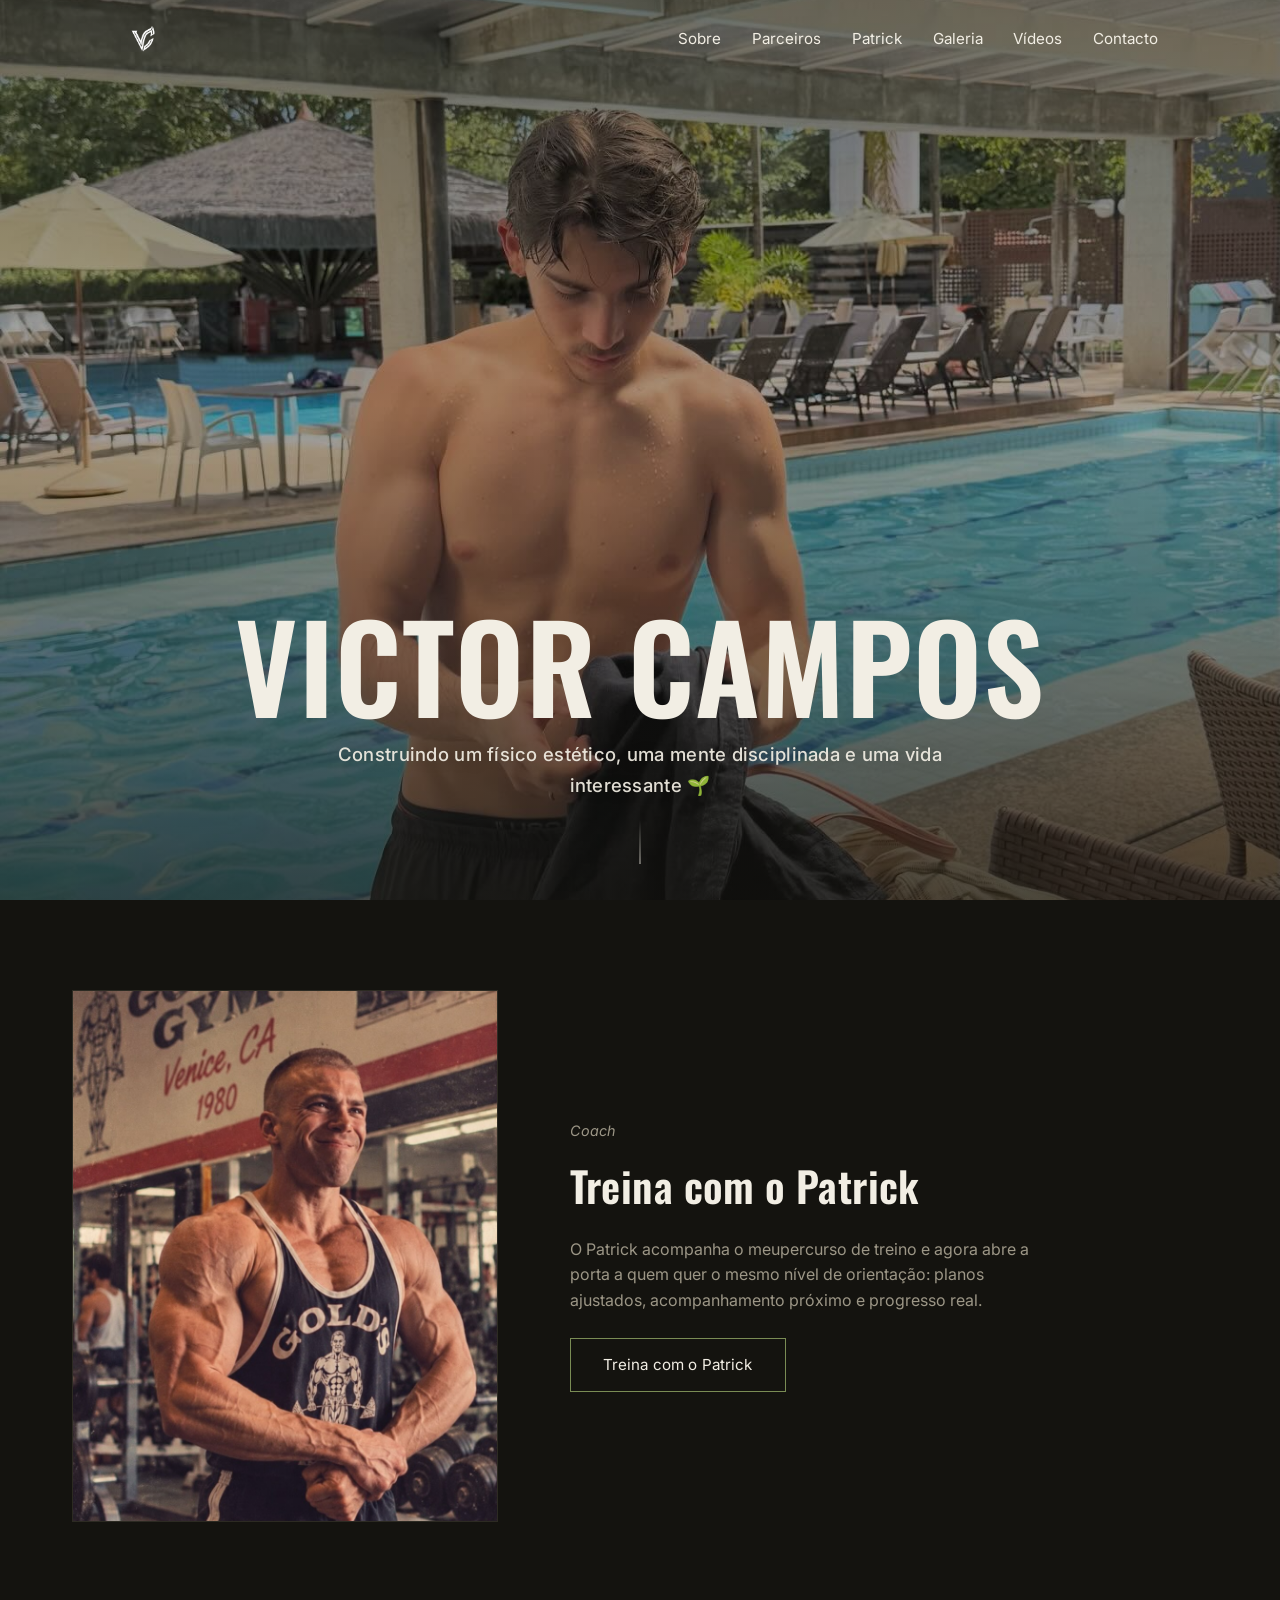
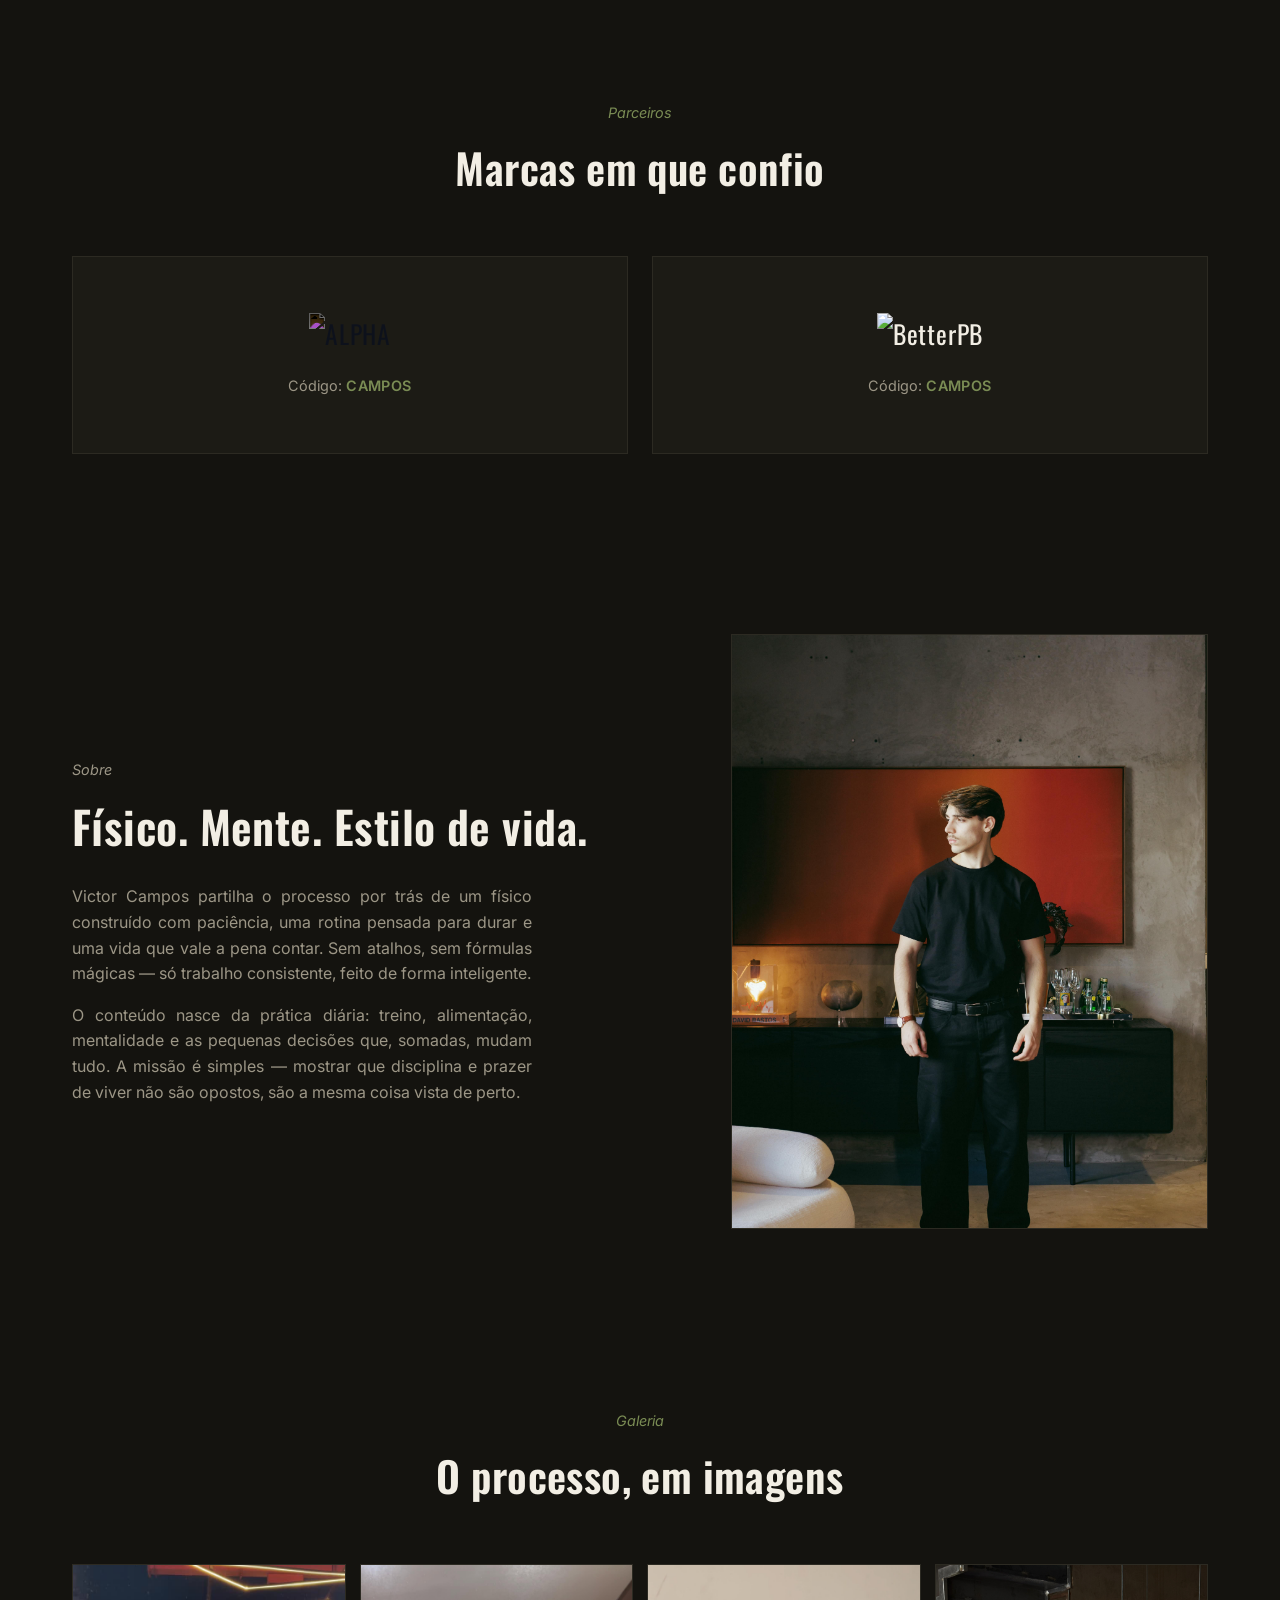
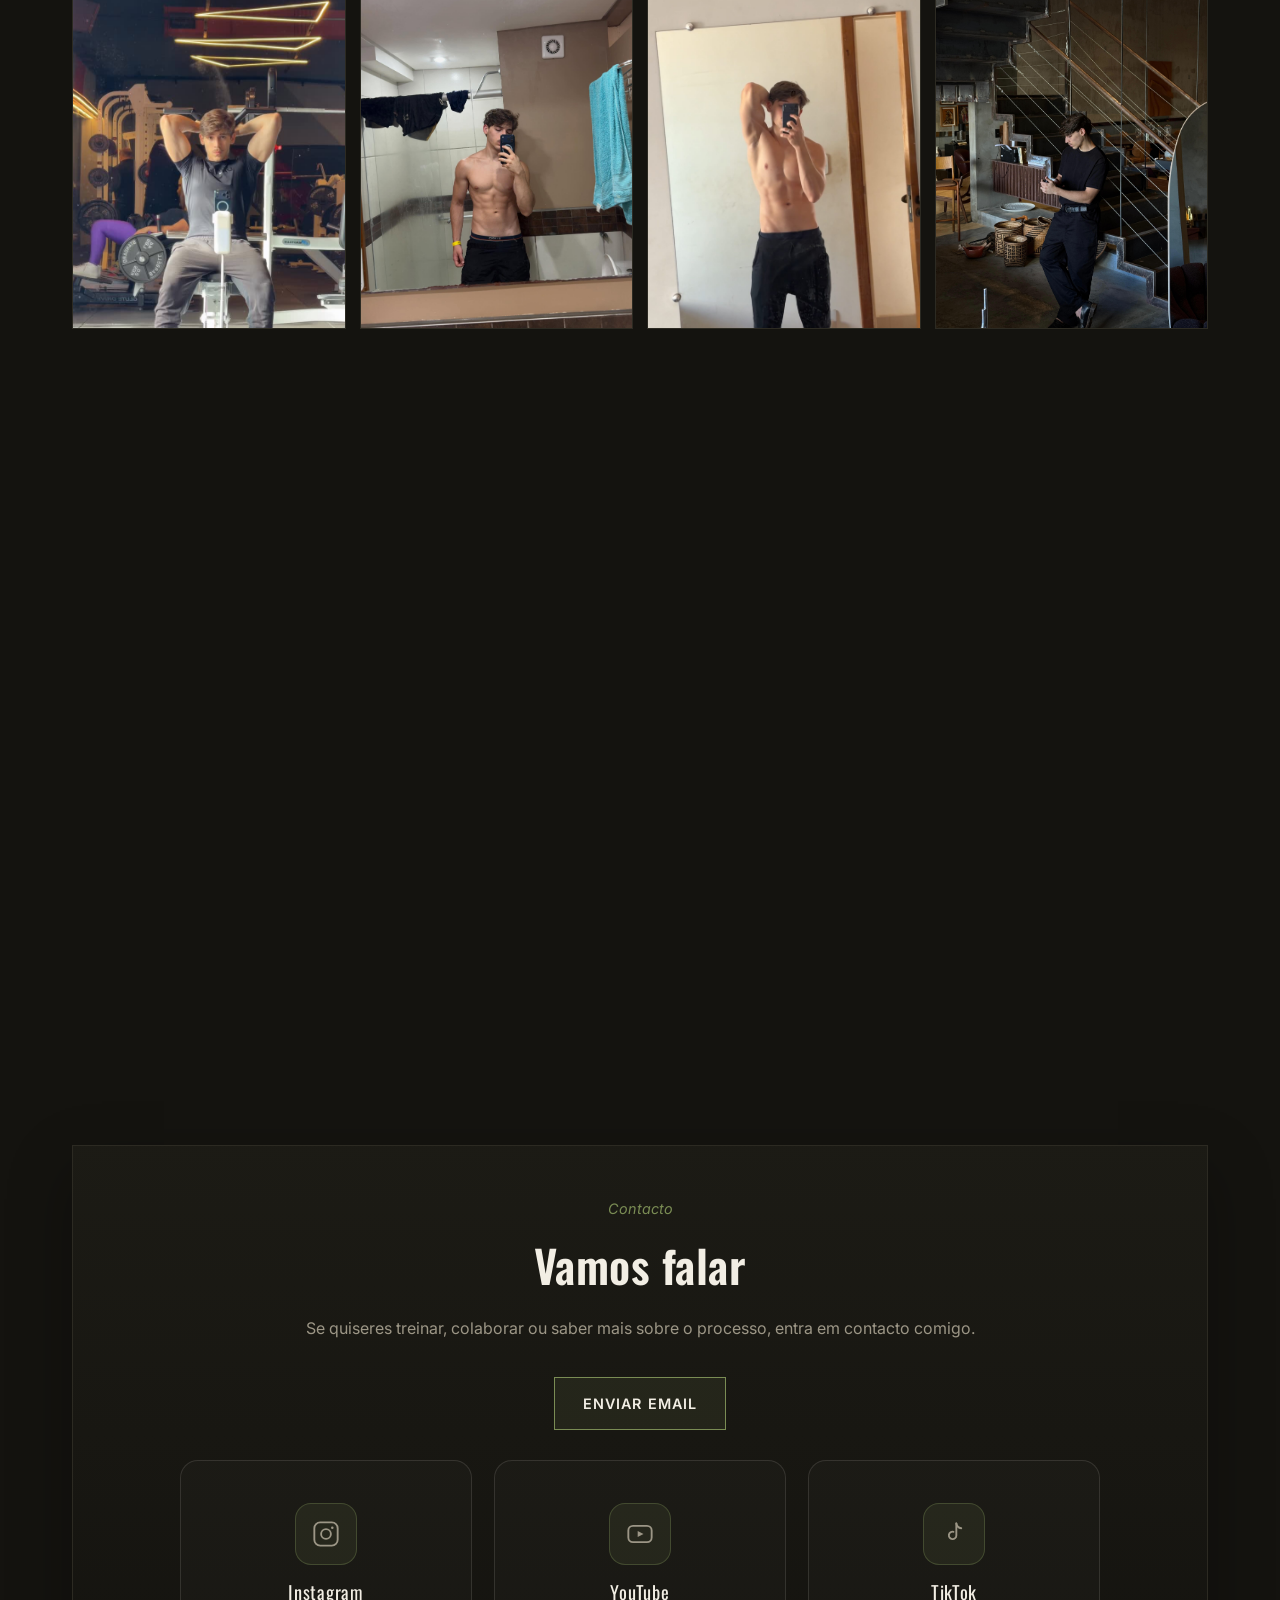
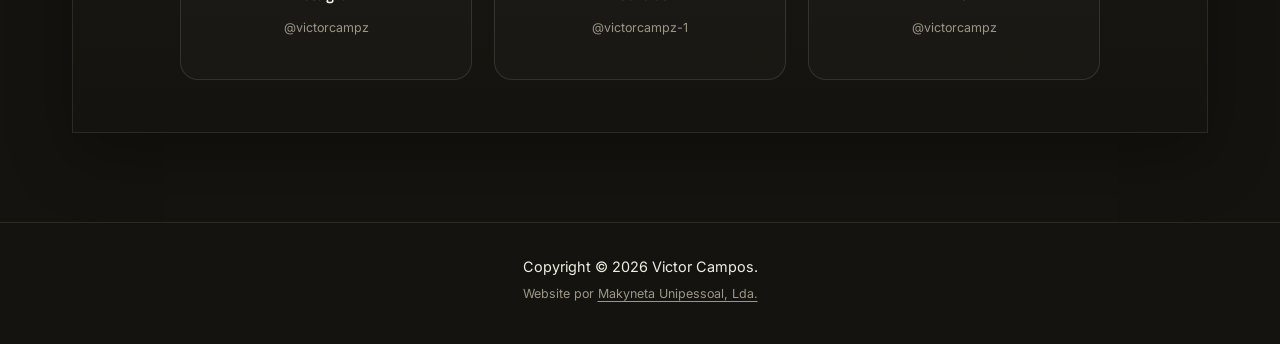
==== index.html @ 9169a31f "Update index.html." ====
<!DOCTYPE html>
<html lang="pt-PT">
<head>
<meta charset="UTF-8">
<meta name="viewport" content="width=device-width, initial-scale=1.0">
<title>Victor Campos — Físico, Disciplina, Vida</title>
<meta name="description" content="Victor Campos. Construindo um físico estético, uma mente disciplinada e uma vida interessante.">

<!-- Open Graph -->
<meta property="og:title" content="Victor Campos">
<meta property="og:description" content="Construindo um físico estético, uma mente disciplinada e uma vida interessante.">
<meta property="og:type" content="website">
<meta property="og:image" content="assets/og-image.jpg">

<link rel="icon" type="image/svg+xml" href="favicon.ico">

<link rel="preconnect" href="https://fonts.googleapis.com">
<link rel="preconnect" href="https://fonts.gstatic.com" crossorigin>
<link href="https://fonts.googleapis.com/css2?family=Oswald:wght@500;600;700&family=Inter:wght@400;500;600&display=swap" rel="stylesheet">

<link rel="stylesheet" href="assets/styles/main.css">
</head>
<body>

<!-- ===== HEADER / NAVBAR ===== -->
<header class="site-header" id="site-header">
  <div class="header-inner">
    <a href="#top" class="logo" aria-label="Victor Campos, início">
      <img class="logo-mark logo-image" src="assets/images/ui/header.png" alt="Victor Campos">
    </a>

    <button class="nav-toggle" id="nav-toggle" aria-label="Abrir menu" aria-expanded="false" aria-controls="primary-nav">
      <span></span><span></span><span></span>
    </button>

    <div class="nav-overlay" id="nav-overlay" aria-hidden="true"></div>

    <nav class="primary-nav" id="primary-nav" aria-label="Menu principal">
      <button class="nav-close" id="nav-close" aria-label="Fechar menu">Fechar</button>
      <ul>
        <li><a href="#sobre" class="nav-link">Sobre</a></li>
        <li><a href="#parceiros" class="nav-link">Parceiros</a></li>
        <li><a href="#coach" class="nav-link">Patrick</a></li>
        <li><a href="#galeria" class="nav-link">Galeria</a></li>
        <li><a href="#videos" class="nav-link">Vídeos</a></li>
        <li><a href="#contacto" class="nav-link">Contacto</a></li>
      </ul>
    </nav>
  </div>
</header>

<main id="top">

  <!-- ===== HERO ===== -->
  <section class="hero" id="hero">
    <div class="hero-media" aria-hidden="true"></div>
    <div class="hero-grain" aria-hidden="true"></div>
    <div class="hero-overlay" aria-hidden="true"></div>
    <div class="hero-content">
      <h1 class="hero-name"><span class="hero-bar" aria-hidden="true"></span>VICTOR CAMPOS</h1>
      <p class="hero-tagline">Construindo um físico estético, uma mente disciplinada e uma vida interessante 🌱</p>
    </div>
    <a href="#sobre" class="scroll-indicator" aria-label="Descer para a secção Sobre">
      <span class="scroll-line"></span>
    </a>
  </section>

  <!-- ===== TREINA COM O PATRICK ===== -->
  <section class="coach" id="coach">
    <div class="coach-card reveal">
      <img class="coach-photo" role="img" aria-label="Fotografia do coach Patrick" src="assets/images/patrick/800604242_17964898830168858_5580241775124752760_n.webp" alt="Fotografia do coach Patrick">
      <div class="coach-text">
        <p class="eyebrow-plain">Coach</p>
        <h2>Treina com o Patrick</h2>
        <p>O Patrick acompanha o meupercurso de treino e agora abre a porta a quem quer o mesmo nível de orientação: planos ajustados, acompanhamento próximo e progresso real.</p>
        <a class="btn-cta" href="https://site-five-lilac-58.vercel.app/" target="_blank" rel="noopener">Treina com o Patrick</a>
      </div>
    </div>
  </section>

  <!-- ===== PARCEIROS ===== -->
  <section class="partners" id="parceiros">
    <div class="section-head reveal">
      <p class="eyebrow-plain">Parceiros</p>
      <h2>Marcas em que confio</h2>
    </div>

    <div class="partners-grid reveal">
      <a class="partner-card" href="https://usealphaco.com.br/discount/campos" target="_blank" rel="noopener">
        <div class="partner-logo">
          <img src="https://usealphaco.com.br/cdn/shop/files/pack_rgb_logo_alpha_co_alpha_pos.png?height=30&v=1761105945" alt="ALPHA" loading="lazy" style="filter: invert(1);">
        </div>
        <p class="partner-code">Código: <strong>CAMPOS</strong></p>
      </a>

      <a class="partner-card" href="https://betterpb.com.br/" target="_blank" rel="noopener">
        <div class="partner-logo">
          <img src="https://betterpb.com.br/cdn/shop/files/logotipo-better-pb_contorno_82cb6a26-4eb0-4c9a-80c3-17c65d3105b7.png?height=30&v=1761105945" alt="BetterPB" loading="lazy">
        </div>
        <p class="partner-code">Código: <strong>CAMPOS</strong></p>
      </a>
    </div>
  </section>

  <!-- ===== SOBRE ===== -->
  <section class="about" id="sobre">
    <div class="about-inner reveal">
      <div class="about-text">
        <p class="eyebrow-plain">Sobre</p>
        <h2>Físico. Mente. Estilo de vida.</h2>
        <p style="text-align: justify;">Victor Campos partilha o processo por trás de um físico construído com paciência, uma rotina pensada para durar e uma vida que vale a pena contar. Sem atalhos, sem fórmulas mágicas — só trabalho consistente, feito de forma inteligente.</p>
        <p style="text-align: justify;">O conteúdo nasce da prática diária: treino, alimentação, mentalidade e as pequenas decisões que, somadas, mudam tudo. A missão é simples — mostrar que disciplina e prazer de viver não são opostos, são a mesma coisa vista de perto.</p>
      </div>
      <div class="about-photo">
        <img class="photo-frame" role="img" aria-label="Fotografia de Victor Campos" src="assets/images/victor/693158879_17946266796187614_2550093943754054149_n.webp" alt="Fotografia de Victor Campos">
      </div>
    </div>
  </section>

  <!-- ===== GALERIA ===== -->
  <section class="gallery" id="galeria">
    <div class="section-head reveal">
      <p class="eyebrow-plain">Galeria</p>
      <h2>O processo, em imagens</h2>
    </div>
    <div class="gallery-grid reveal">
      <img class="gallery-item" role="img" aria-label="Fotografia do percurso de Victor Campos" src="assets/images/victor/631549980_1213685930743520_3973340338984521647_n.webp" alt="Fotografia do percurso de Victor Campos">
      <img class="gallery-item" role="img" aria-label="Fotografia do percurso de Victor Campos" src="assets/images/victor/648326059_17936842254187614_5756661058026937741_n.webp" alt="Fotografia do percurso de Victor Campos">
      <img class="gallery-item" role="img" aria-label="Fotografia do percurso de Victor Campos" src="assets/images/victor/778172657_17962107996187614_5346734258386465282_n.webp" alt="Fotografia do percurso de Victor Campos">
      <img class="gallery-item" role="img" aria-label="Fotografia do percurso de Victor Campos" src="assets/images/victor/693682799_17946266754187614_1800373830423857347_n.webp" alt="Fotografia do percurso de Victor Campos">
    </div>
  </section>

  <!-- ===== VÍDEOS ===== -->
  <section class="videos" id="videos">
    <div class="section-head reveal">
      <p class="eyebrow-plain">Vídeos</p>
      <h2>Últimos vídeos</h2>
    </div>
    <div class="video-grid reveal" id="youtube-videos" aria-live="polite"></div>
  </section>

  <!-- ===== CONTACTO / REDES SOCIAIS ===== -->
  <section class="contact" id="contacto">
    <div class="contact-inner reveal">
      <div class="contact-header">
        <p class="eyebrow-plain">Contacto</p>
        <h2>Vamos falar</h2>
        <p>Se quiseres treinar, colaborar ou saber mais sobre o processo, entra em contacto comigo.</p>
      </div>

      <div class="contact-actions">
        <a class="contact-cta" href="mailto:comercial.victorcampos@gmail.com">Enviar email</a>
      </div>

      <div class="social-list">
        <a href="https://www.instagram.com/victorcampz" target="_blank" rel="noopener" class="social-link" aria-label="Instagram de Victor Campos">
          <span class="social-icon-wrap">
            <svg class="social-icon" viewBox="0 0 24 24" fill="none" xmlns="http://www.w3.org/2000/svg"><rect x="2" y="2" width="20" height="20" rx="5" stroke="currentColor" stroke-width="1.6"/><circle cx="12" cy="12" r="4.2" stroke="currentColor" stroke-width="1.6"/><circle cx="17.4" cy="6.6" r="1.1" fill="currentColor"/></svg>
          </span>
          <span class="social-label">Instagram</span>
          <span class="social-meta">@victorcampz</span>
        </a>

        <a href="https://www.youtube.com/@victorcampz-1" target="_blank" rel="noopener" class="social-link" aria-label="YouTube de Victor Campos">
          <span class="social-icon-wrap">
            <svg class="social-icon" viewBox="0 0 24 24" fill="none" xmlns="http://www.w3.org/2000/svg"><rect x="2" y="5" width="20" height="14" rx="4" stroke="currentColor" stroke-width="1.6"/><path d="M10 9.5L15 12L10 14.5V9.5Z" fill="currentColor"/></svg>
          </span>
          <span class="social-label">YouTube</span>
          <span class="social-meta">@victorcampz-1</span>
        </a>

        <a href="https://www.tiktok.com/@victorcampz" target="_blank" rel="noopener" class="social-link" aria-label="TikTok de Victor Campos">
          <span class="social-icon-wrap">
            <svg class="social-icon" viewBox="0 0 24 24" fill="none" xmlns="http://www.w3.org/2000/svg"><path d="M14 3v10.2a3.2 3.2 0 1 1-2.4-3.1" stroke="currentColor" stroke-width="1.6" stroke-linecap="round"/><path d="M14 3c.4 2.2 2 3.8 4.2 4.1" stroke="currentColor" stroke-width="1.6" stroke-linecap="round"/></svg>
          </span>
          <span class="social-label">TikTok</span>
          <span class="social-meta">@victorcampz</span>
        </a>
      </div>
    </div>
  </section>

</main>

<!-- ===== FOOTER ===== -->
<footer class="site-footer">
  <p class="footer-copy">Copyright © <span id="year"></span> Victor Campos.</p>
  <p class="footer-credit">Website por <a href="https://makyneta.github.io" target="_blank" rel="noopener">Makyneta Unipessoal, Lda.</a></p>
</footer>

<script src="assets/scripts/main.js"></script>
</body>
</html>
---- assets/styles/main.css ----
/* =========================================================
   VICTOR CAMPOS — Design tokens
   Base: antracite quente · Texto: off-white
   Destaque: verde-oliva escuro
   Display: Oswald · Corpo: Inter
   ========================================================= */

:root{
  --anthracite: #14130F;
  --anthracite-soft: #1C1B15;
  --anthracite-line: #2C2A22;
  --off-white: #F2EEE4;
  --muted: #9C9686;
  --olive: #566439;
  --olive-bright: #7A8C54;

  --font-display: "Oswald", sans-serif;
  --font-body: "Inter", sans-serif;

  --container: 1180px;
  --gutter: clamp(24px, 6vw, 72px);

  --ease: cubic-bezier(.22,.61,.36,1);
}

*, *::before, *::after{ box-sizing: border-box; }

html{
  scroll-behavior: smooth;
}

@media (prefers-reduced-motion: reduce){
  html{ scroll-behavior: auto; }
  *{ animation-duration: .001ms !important; transition-duration: .001ms !important; }
}

body{
  margin: 0;
  background: var(--anthracite);
  color: var(--off-white);
  font-family: var(--font-body);
  font-size: 16px;
  line-height: 1.6;
  -webkit-font-smoothing: antialiased;
}

body.menu-open{
  overflow: hidden;
}

img{ max-width: 100%; display: block; }

a{ color: inherit; text-decoration: none; }

h1, h2, h3{
  font-family: var(--font-display);
  font-weight: 600;
  letter-spacing: 0.01em;
  margin: 0;
}

p{ margin: 0 0 1em; color: var(--off-white); }

section{
  padding: clamp(56px, 7vw, 96px) var(--gutter);
}

section + section{
  margin-top: 0;
}

a:focus-visible,
button:focus-visible{
  outline: 2px solid var(--olive-bright);
  outline-offset: 3px;
}

.eyebrow-plain{
  font-family: var(--font-body);
  font-size: 0.9rem;
  color: var(--olive-bright);
  margin: 0 0 10px;
  font-style: italic;
}

.section-head{
  max-width: 640px;
  margin: 0 auto 56px;
  text-align: center;
}

.section-head h2{ font-size: clamp(1.8rem, 3.4vw, 2.6rem); }

/* ---------- Reveal on scroll (single subtle treatment) ---------- */
.reveal{
  opacity: 0;
  transform: translateY(18px);
  transition: opacity .8s var(--ease), transform .8s var(--ease);
}
.reveal.is-visible{
  opacity: 1;
  transform: translateY(0);
}

/* =========================================================
   HEADER
   ========================================================= */
.site-header{
  position: fixed;
  top: 0; left: 0; right: 0;
  z-index: 100;
  background: transparent;
  transition: background .4s var(--ease), border-color .4s var(--ease);
  border-bottom: 1px solid transparent;
}

.site-header.is-scrolled{
  background: rgba(20, 19, 15, 0.92);
  backdrop-filter: blur(6px);
  border-bottom-color: var(--anthracite-line);
}

.header-inner{
  max-width: var(--container);
  margin: 0 auto;
  padding: 18px var(--gutter);
  display: flex;
  align-items: center;
  justify-content: space-between;
}

.logo{ display: inline-flex; align-items: center; }

.logo-mark{
  font-family: var(--font-display);
  font-size: 1.4rem;
  letter-spacing: 0.04em;
  color: var(--off-white);
  border: 1px solid var(--anthracite-line);
  padding: 6px 12px;
}

.logo-image{
  display: block;
  max-height: 42px;
  width: auto;
  padding: 0;
  border: none;
  object-fit: contain;
}

.primary-nav ul{
  list-style: none;
  display: flex;
  gap: clamp(16px, 2.4vw, 40px);
  margin: 0;
  padding: 0;
}

.nav-link{
  font-size: 0.95rem;
  color: var(--off-white);
  position: relative;
  padding-bottom: 4px;
}

.nav-link::after{
  content: "";
  position: absolute;
  left: 0; bottom: 0;
  width: 0;
  height: 1px;
  background: var(--olive-bright);
  transition: width .3s var(--ease);
}

.nav-link:hover::after{ width: 100%; }

.nav-toggle{
  display: none;
  flex-direction: column;
  justify-content: center;
  gap: 5px;
  width: 32px;
  height: 32px;
  background: none;
  border: none;
  cursor: pointer;
  padding: 0;
}

.nav-toggle span{
  display: block;
  height: 2px;
  width: 100%;
  background: var(--off-white);
  transition: transform .3s var(--ease), opacity .3s var(--ease);
}

.nav-toggle[aria-expanded="true"] span:nth-child(1){ transform: translateY(7px) rotate(45deg); }
.nav-toggle[aria-expanded="true"] span:nth-child(2){ opacity: 0; }
.nav-toggle[aria-expanded="true"] span:nth-child(3){ transform: translateY(-7px) rotate(-45deg); }

.nav-overlay{
  position: fixed;
  inset: 0;
  background: rgba(20, 19, 15, 0.6);
  backdrop-filter: blur(4px);
  opacity: 0;
  visibility: hidden;
  pointer-events: none;
  transition: opacity .3s var(--ease), visibility .3s var(--ease);
  z-index: 90;
}

.nav-overlay.is-visible{
  opacity: 1;
  visibility: visible;
  pointer-events: auto;
}

.nav-close{
  display: none;
}

/* =========================================================
   HERO
   ========================================================= */
.hero{
  position: relative;
  height: 100vh;
  min-height: 560px;
  display: flex;
  flex-direction: column;
  align-items: center;
  justify-content: flex-end;
  overflow: hidden;
  padding: clamp(24px, 5vw, 72px) var(--gutter) 80px;
  text-align: center;
}

.hero-media{
  position: absolute;
  inset: 0;
  background-image: url("../images/victor/649217854_17936842290187614_2417191829740460593_n..webp");
  background-size: cover;
  background-position: center;
  /* placeholder tonal fallback enquanto a foto real não é aplicada */
  background-color: #24261F;
}

@media (max-width: 720px){
  .hero-media{ background-image: url("../images/victor/649217854_17936842290187614_2417191829740460593_n..webp"); }
}

.hero-overlay{
  position: absolute;
  inset: 0;
  background: linear-gradient(180deg, rgba(20,19,15,.55) 0%, rgba(20,19,15,.35) 45%, rgba(20,19,15,.75) 100%);
}

.hero-content{
  position: relative;
  z-index: 2;
  max-width: 820px;
  margin-bottom: 18px;
}

.hero-name{
  font-size: clamp(3rem, 11vw, 7.5rem);
  line-height: 0.95;
  letter-spacing: 0.01em;
  color: var(--off-white);
}

.hero-tagline{
  margin: 18px auto 0;
  max-width: 640px;
  font-size: clamp(1rem, 1.45vw, 1.18rem);
  font-weight: 500;
  line-height: 1.7;
  letter-spacing: 0.015em;
  color: rgba(242, 238, 228, 0.96);
  opacity: .96;
  text-shadow: 0 2px 18px rgba(0, 0, 0, 0.28);
}

.scroll-indicator{
  position: absolute;
  bottom: 36px;
  left: 50%;
  transform: translateX(-50%);
  z-index: 2;
  width: 1px;
  height: 44px;
}

.scroll-line{
  display: block;
  width: 1px;
  height: 100%;
  background: linear-gradient(180deg, rgba(242,238,228,0) 0%, rgba(242,238,228,.8) 100%);
  animation: scrollpulse 2.4s ease-in-out infinite;
}

@keyframes scrollpulse{
  0%, 100%{ opacity: .4; }
  50%{ opacity: 1; }
}

/* =========================================================
   ABOUT
   ========================================================= */
.about-inner{
  max-width: var(--container);
  margin: 0 auto;
  display: grid;
  grid-template-columns: 1.1fr 0.9fr;
  gap: clamp(32px, 6vw, 80px);
  align-items: center;
}

.about-text h2{
  font-size: clamp(1.9rem, 3.6vw, 2.8rem);
  margin-bottom: 22px;
}

.about-text p{ color: var(--muted); max-width: 46ch; }
.about-text p:last-child{ margin-bottom: 0; }

.photo-frame{
  display: block;
  width: 100%;
  height: 100%;
  aspect-ratio: 4 / 5;
  object-fit: cover;
  background: linear-gradient(160deg, #24261F 0%, #17160F 100%);
  border: 1px solid var(--anthracite-line);
}

/* =========================================================
   PARTNERS
   ========================================================= */
.partners-grid{
  max-width: var(--container);
  margin: 0 auto;
  display: grid;
  grid-template-columns: repeat(2, 1fr);
  gap: 24px;
}

.partner-card{
  display: flex;
  flex-direction: column;
  align-items: center;
  justify-content: center;
  gap: 20px;
  padding: 56px 32px;
  border: 1px solid var(--anthracite-line);
  background: var(--anthracite-soft);
  transition: transform .35s var(--ease), border-color .35s var(--ease);
}

.partner-card:hover{
  transform: translateY(-4px);
  border-color: var(--olive);
}

.partner-logo{
  font-family: var(--font-display);
  font-size: 1.6rem;
  letter-spacing: 0.03em;
  color: var(--off-white);
  /* placeholder — substituir pelo SVG/PNG oficial da marca */
}

.partner-code{
  font-size: 0.9rem;
  color: var(--muted);
  margin: 0;
}

.partner-code strong{
  color: var(--olive-bright);
  font-weight: 600;
  letter-spacing: 0.03em;
}

/* =========================================================
   COACH
   ========================================================= */
.coach-card{
  max-width: var(--container);
  margin: 0 auto;
  display: grid;
  grid-template-columns: 0.8fr 1.2fr;
  gap: clamp(32px, 6vw, 72px);
  align-items: center;
}

.coach-photo{
  display: block;
  width: 100%;
  height: 100%;
  aspect-ratio: 4 / 5;
  object-fit: cover;
  background: linear-gradient(200deg, #2A2C22 0%, #16150E 100%);
  border: 1px solid var(--anthracite-line);
}

.coach-text h2{
  font-size: clamp(1.9rem, 3.4vw, 2.6rem);
  margin-bottom: 18px;
}

.coach-text p{
  color: var(--muted);
  max-width: 46ch;
}

.btn-cta{
  display: inline-block;
  margin-top: 8px;
  padding: 14px 32px;
  border: 1px solid var(--olive-bright);
  color: var(--off-white);
  font-size: 0.95rem;
  letter-spacing: 0.01em;
  transition: background .3s var(--ease), color .3s var(--ease);
}

.btn-cta:hover{
  background: var(--olive-bright);
  color: var(--anthracite);
}

/* =========================================================
   GALLERY
   ========================================================= */
.gallery-grid{
  max-width: var(--container);
  margin: 0 auto;
  display: grid;
  grid-template-columns: repeat(4, 1fr);
  gap: 14px;
}

.gallery-item{
  display: block;
  width: 100%;
  height: 100%;
  aspect-ratio: 3 / 4;
  object-fit: cover;
  background: linear-gradient(150deg, #232419 0%, #17160F 100%);
  border: 1px solid var(--anthracite-line);
}

/* =========================================================
   VIDEOS
   ========================================================= */
.videos{
  padding-top: clamp(72px, 8vw, 96px);
}

.video-grid{
  max-width: var(--container);
  margin: 0 auto;
  display: grid;
  grid-template-columns: repeat(3, minmax(0, 1fr));
  gap: 18px;
}

.video-card{
  display: flex;
  flex-direction: column;
  border: 1px solid var(--anthracite-line);
  background: var(--anthracite-soft);
  overflow: hidden;
  transition: transform .3s var(--ease), border-color .3s var(--ease), box-shadow .3s var(--ease);
}

.video-card:hover{
  transform: translateY(-4px);
  border-color: rgba(122, 140, 84, 0.55);
  box-shadow: 0 20px 35px rgba(0, 0, 0, 0.25);
}

.video-thumb-wrap{
  position: relative;
  display: block;
  overflow: hidden;
  aspect-ratio: 16 / 9;
}

.video-thumb{
  display: block;
  width: 100%;
  height: 100%;
  object-fit: cover;
  transition: transform .35s var(--ease);
}

.video-card:hover .video-thumb{
  transform: scale(1.02);
}

.video-thumb-wrap::after{
  content: "▶";
  position: absolute;
  left: 50%;
  top: 50%;
  transform: translate(-50%, -50%);
  width: 52px;
  height: 52px;
  border-radius: 50%;
  display: flex;
  align-items: center;
  justify-content: center;
  background: rgba(20, 19, 15, 0.72);
  border: 1px solid rgba(242, 238, 228, 0.3);
  font-size: 1.1rem;
  color: var(--off-white);
}

.video-info{
  display: flex;
  flex-direction: column;
  gap: 10px;
  padding: 18px 18px 20px;
}

.video-title{
  font-family: var(--font-display);
  font-size: 1.1rem;
  line-height: 1.2;
  letter-spacing: 0.02em;
  color: var(--off-white);
}

.video-meta{
  font-size: 0.76rem;
  color: var(--muted);
  letter-spacing: 0.06em;
  text-transform: uppercase;
}

@media (max-width: 720px){
  .video-grid{
    grid-template-columns: repeat(2, minmax(0, 1fr));
  }
}

@media (max-width: 540px){
  .video-grid{
    grid-template-columns: 1fr;
  }
}

/* =========================================================
   CONTACT
   ========================================================= */
.contact-inner{
  max-width: var(--container);
  margin: 0 auto;
  padding: clamp(28px, 4vw, 56px);
  border: 1px solid var(--anthracite-line);
  background: linear-gradient(180deg, rgba(28, 27, 21, 0.98) 0%, rgba(20, 19, 15, 0.98) 100%);
  box-shadow: 0 24px 60px rgba(0, 0, 0, 0.28);
}

.contact-header{
  max-width: 760px;
  margin: 0 auto 36px;
  text-align: center;
}

.contact-header h2{
  font-size: clamp(1.9rem, 3.6vw, 2.8rem);
  margin-bottom: 14px;
}

.contact-header p:last-child{
  color: var(--muted);
  margin-bottom: 0;
}

.contact-actions{
  display: flex;
  justify-content: center;
  align-items: center;
  flex-wrap: wrap;
  gap: 16px;
  margin-bottom: 30px;
}

.contact-cta{
  display: inline-flex;
  align-items: center;
  justify-content: center;
  padding: 14px 28px;
  border: 1px solid var(--olive-bright);
  background: rgba(122, 140, 84, 0.12);
  color: var(--off-white);
  font-size: 0.9rem;
  font-weight: 600;
  letter-spacing: 0.08em;
  text-transform: uppercase;
  transition: background .3s var(--ease), color .3s var(--ease), transform .2s var(--ease);
}

.contact-cta:hover{
  background: var(--olive-bright);
  color: var(--anthracite);
  transform: translateY(-2px);
}

.contact-cta--secondary{
  border-color: rgba(242, 238, 228, 0.3);
  background: rgba(242, 238, 228, 0.04);
}

.contact-cta--secondary:hover{
  background: rgba(242, 238, 228, 0.12);
  color: var(--off-white);
}

.social-list{
  display: grid;
  grid-template-columns: repeat(3, minmax(0, 1fr));
  gap: 22px;
  max-width: 920px;
  margin: 0 auto;
}

.social-link{
  display: flex;
  flex-direction: column;
  align-items: center;
  justify-content: center;
  gap: 12px;
  min-height: 220px;
  padding: 26px 18px;
  border: 1px solid rgba(242, 238, 228, 0.12);
  border-radius: 18px;
  background: rgba(242, 238, 228, 0.02);
  color: var(--muted);
  text-align: center;
  transition: transform .3s var(--ease), border-color .3s var(--ease), background .3s var(--ease), color .3s var(--ease);
}

.social-link:hover{
  color: var(--off-white);
  background: rgba(122, 140, 84, 0.08);
  border-color: rgba(122, 140, 84, 0.45);
  transform: translateY(-4px);
}

.social-icon-wrap{
  display: flex;
  align-items: center;
  justify-content: center;
  width: 62px;
  height: 62px;
  border-radius: 16px;
  background: rgba(122, 140, 84, 0.12);
  border: 1px solid rgba(122, 140, 84, 0.35);
}

.social-icon{
  width: 28px;
  height: 28px;
}

.social-label{
  font-family: var(--font-display);
  font-size: 1.15rem;
  letter-spacing: 0.04em;
  color: var(--off-white);
}

.social-meta{
  font-size: 0.78rem;
  color: var(--muted);
}

/* =========================================================
   FOOTER
   ========================================================= */
.site-footer{
  padding: 32px var(--gutter) 40px;
  text-align: center;
  border-top: 1px solid var(--anthracite-line);
}

.footer-copy{
  margin: 0 0 6px;
  font-size: 0.9rem;
  color: var(--off-white);
}

.footer-credit{
  margin: 0;
  font-size: 0.78rem;
  color: var(--muted);
}

.footer-credit a{
  text-decoration: underline;
  text-underline-offset: 3px;
  color: var(--muted);
}

.footer-credit a:hover{ color: var(--off-white); }

/* =========================================================
   RESPONSIVE
   ========================================================= */
@media (max-width: 900px){
  .about-inner{ grid-template-columns: 1fr; }
  .about-photo{ order: -1; }
  .coach-card{ grid-template-columns: 1fr; }
  .gallery-grid{ grid-template-columns: repeat(2, 1fr); }
}

@media (max-width: 720px){
  .partners-grid{ grid-template-columns: 1fr; }
  .social-list{ grid-template-columns: repeat(3, minmax(0, 1fr)); gap: 8px; }
  .social-link{ min-height: 140px; padding: 14px 8px; gap: 8px; }
  .social-icon-wrap{ width: 42px; height: 42px; border-radius: 10px; }
  .social-icon{ width: 20px; height: 20px; }
  .social-label{ font-size: 0.8rem; }
  .social-meta{ font-size: 0.62rem; }

  .nav-toggle{ display: flex; }

  .primary-nav{
    position: fixed;
    top: 0; right: 0;
    height: 100vh;
    width: min(82vw, 360px);
    background: linear-gradient(180deg, rgba(22, 21, 15, 0.98) 0%, rgba(31, 28, 20, 0.96) 100%);
    border-left: 1px solid rgba(122, 140, 84, 0.5);
    box-shadow: -18px 0 34px rgba(0, 0, 0, 0.42);
    transform: translateX(100%);
    transition: transform .35s var(--ease);
    display: flex;
    flex-direction: column;
    justify-content: flex-start;
    align-items: stretch;
    padding: 24px 18px 26px;
    z-index: 100;
  }

  .primary-nav.is-open{ transform: translateX(0); }

    .nav-close{
    display: inline-flex;
    align-self: flex-start;
    width: fit-content;
    margin-bottom: 18px;
    border: 1px solid rgba(242, 238, 228, 0.28);
    background: rgba(242, 238, 228, 0.04);
    color: var(--off-white);
    font-family: var(--font-body);
    font-size: 0.8rem;
    letter-spacing: 0.08em;
    text-transform: uppercase;
    padding: 8px 12px;
    cursor: pointer;
    transition: border-color .3s var(--ease), background .3s var(--ease), transform .2s var(--ease);
  }

  .nav-close:hover{
    border-color: var(--olive-bright);
    background: rgba(122, 140, 84, 0.12);
  }

  .primary-nav ul{
    flex-direction: column;
    gap: 10px;
    width: 100%;
    margin-top: 8px;
  }

  .primary-nav li{
    width: 100%;
  }

  .primary-nav .nav-link{
    display: flex;
    align-items: center;
    justify-content: space-between;
    width: 100%;
    border-radius: 14px;
    border: 1px solid rgba(242, 238, 228, 0.12);
    background: rgba(242, 238, 228, 0.02);
    padding: 18px 18px;
    font-size: 1rem;
    font-weight: 600;
    letter-spacing: 0.02em;
    transition: background .25s var(--ease), border-color .25s var(--ease), transform .2s var(--ease);
  }

  .primary-nav .nav-link::after{
    content: ">";
    position: static;
    width: auto;
    height: auto;
    background: none;
    color: var(--olive-bright);
    font-size: 1.1rem;
    line-height: 1;
  }

  .primary-nav .nav-link:hover{
    background: rgba(122, 140, 84, 0.12);
    border-color: rgba(122, 140, 84, 0.5);
    transform: translateX(-3px);
  }
}
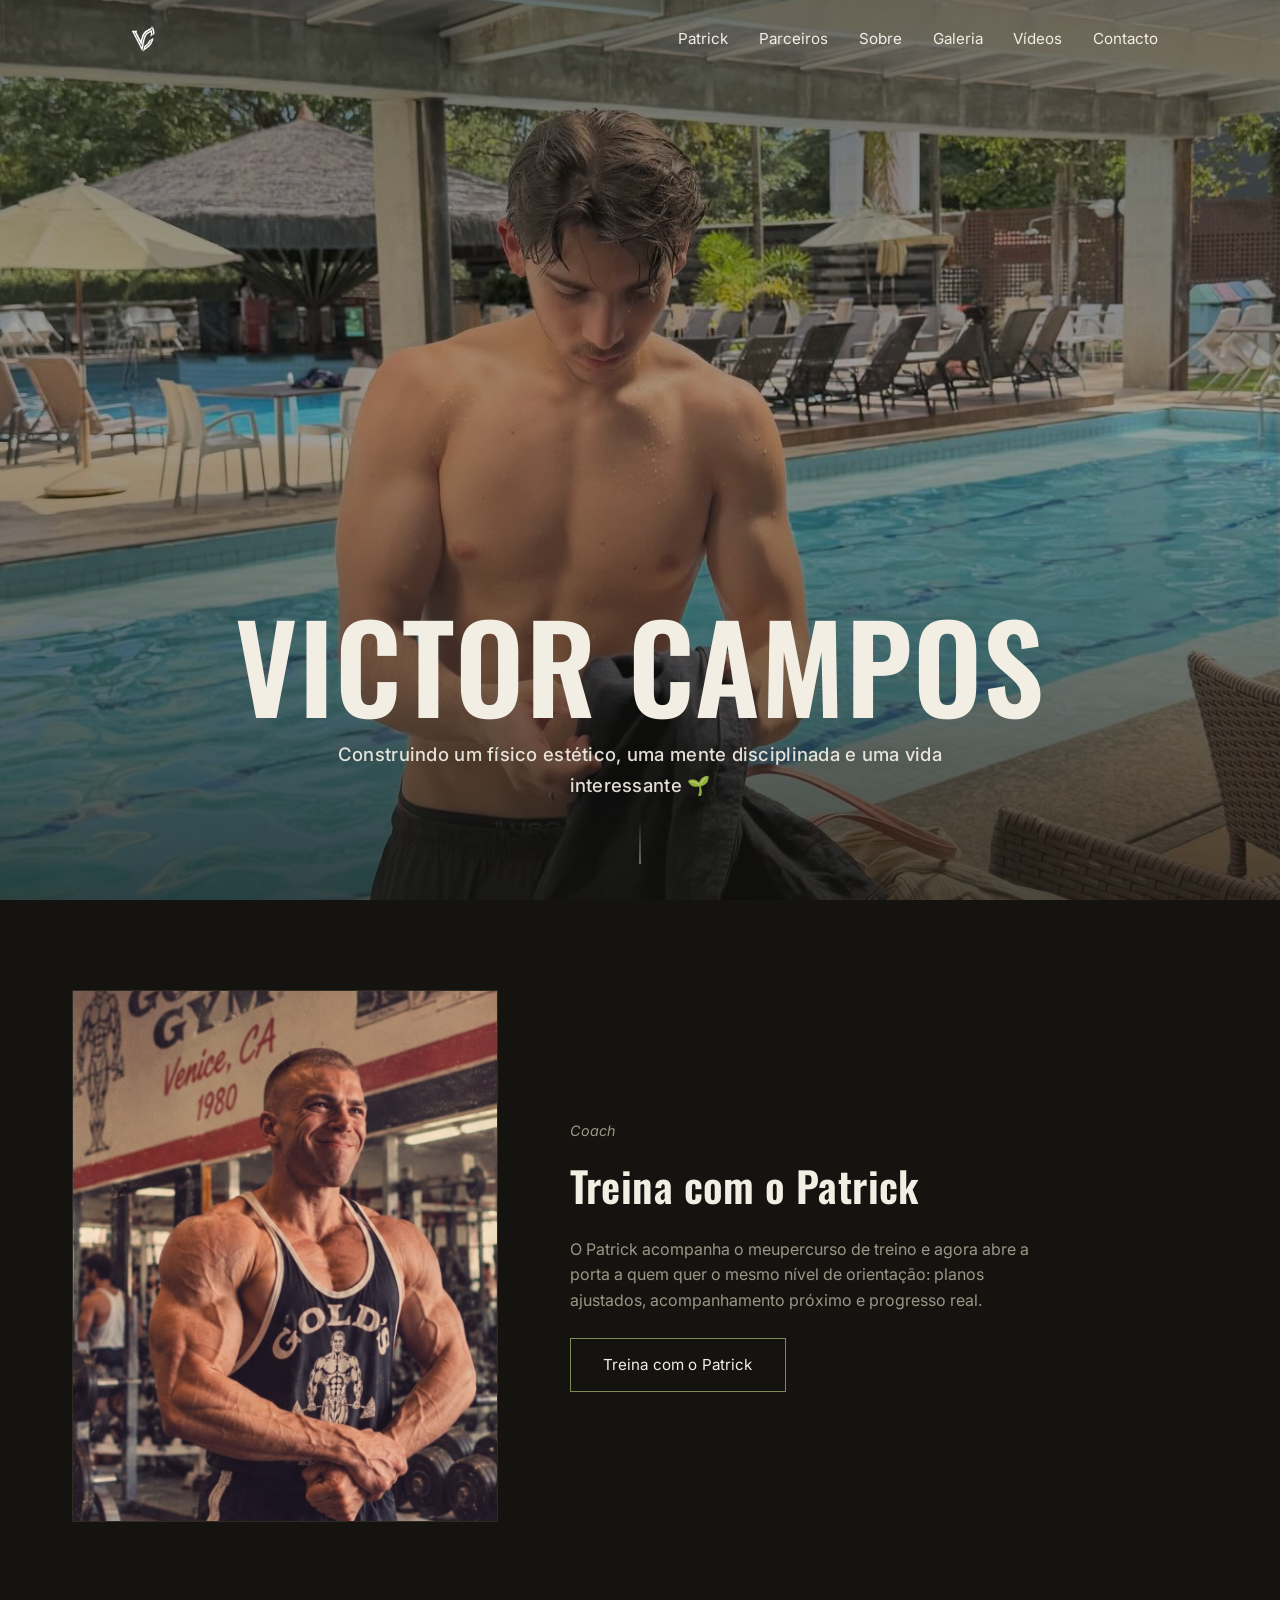
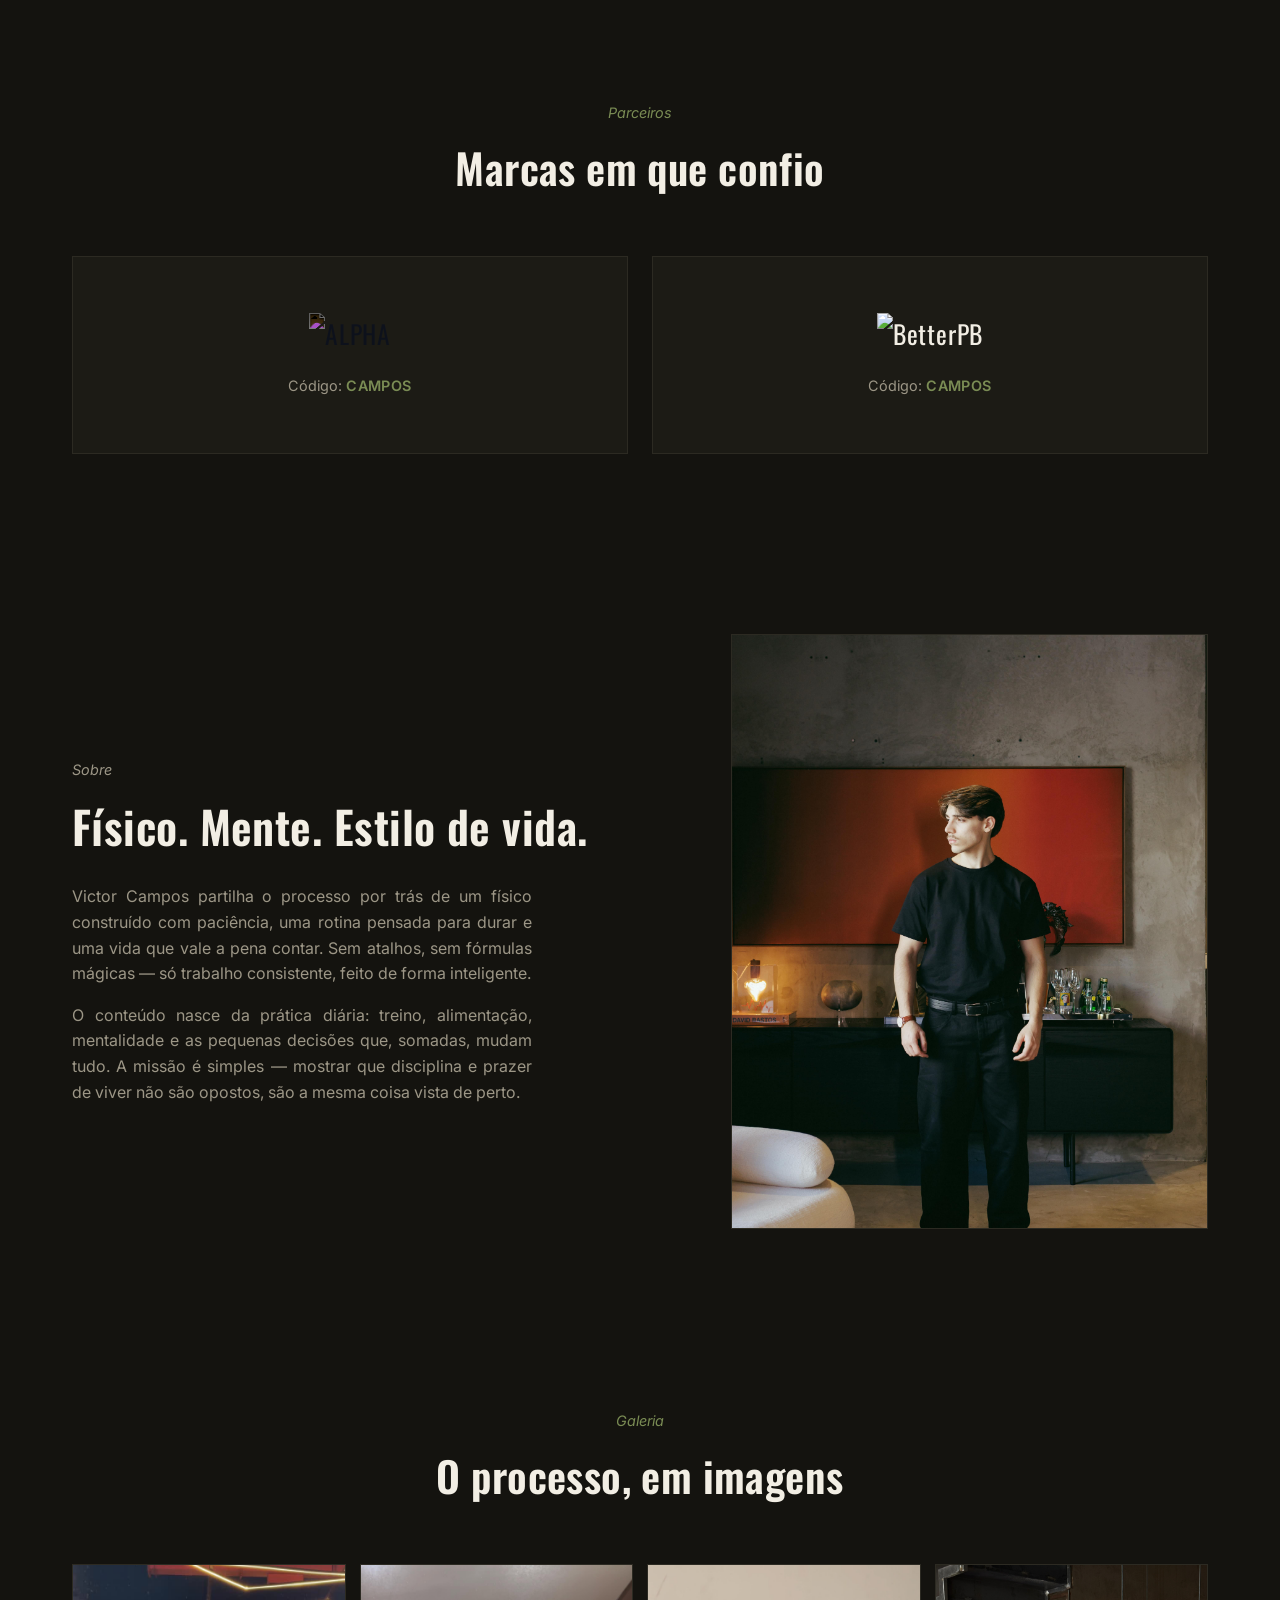
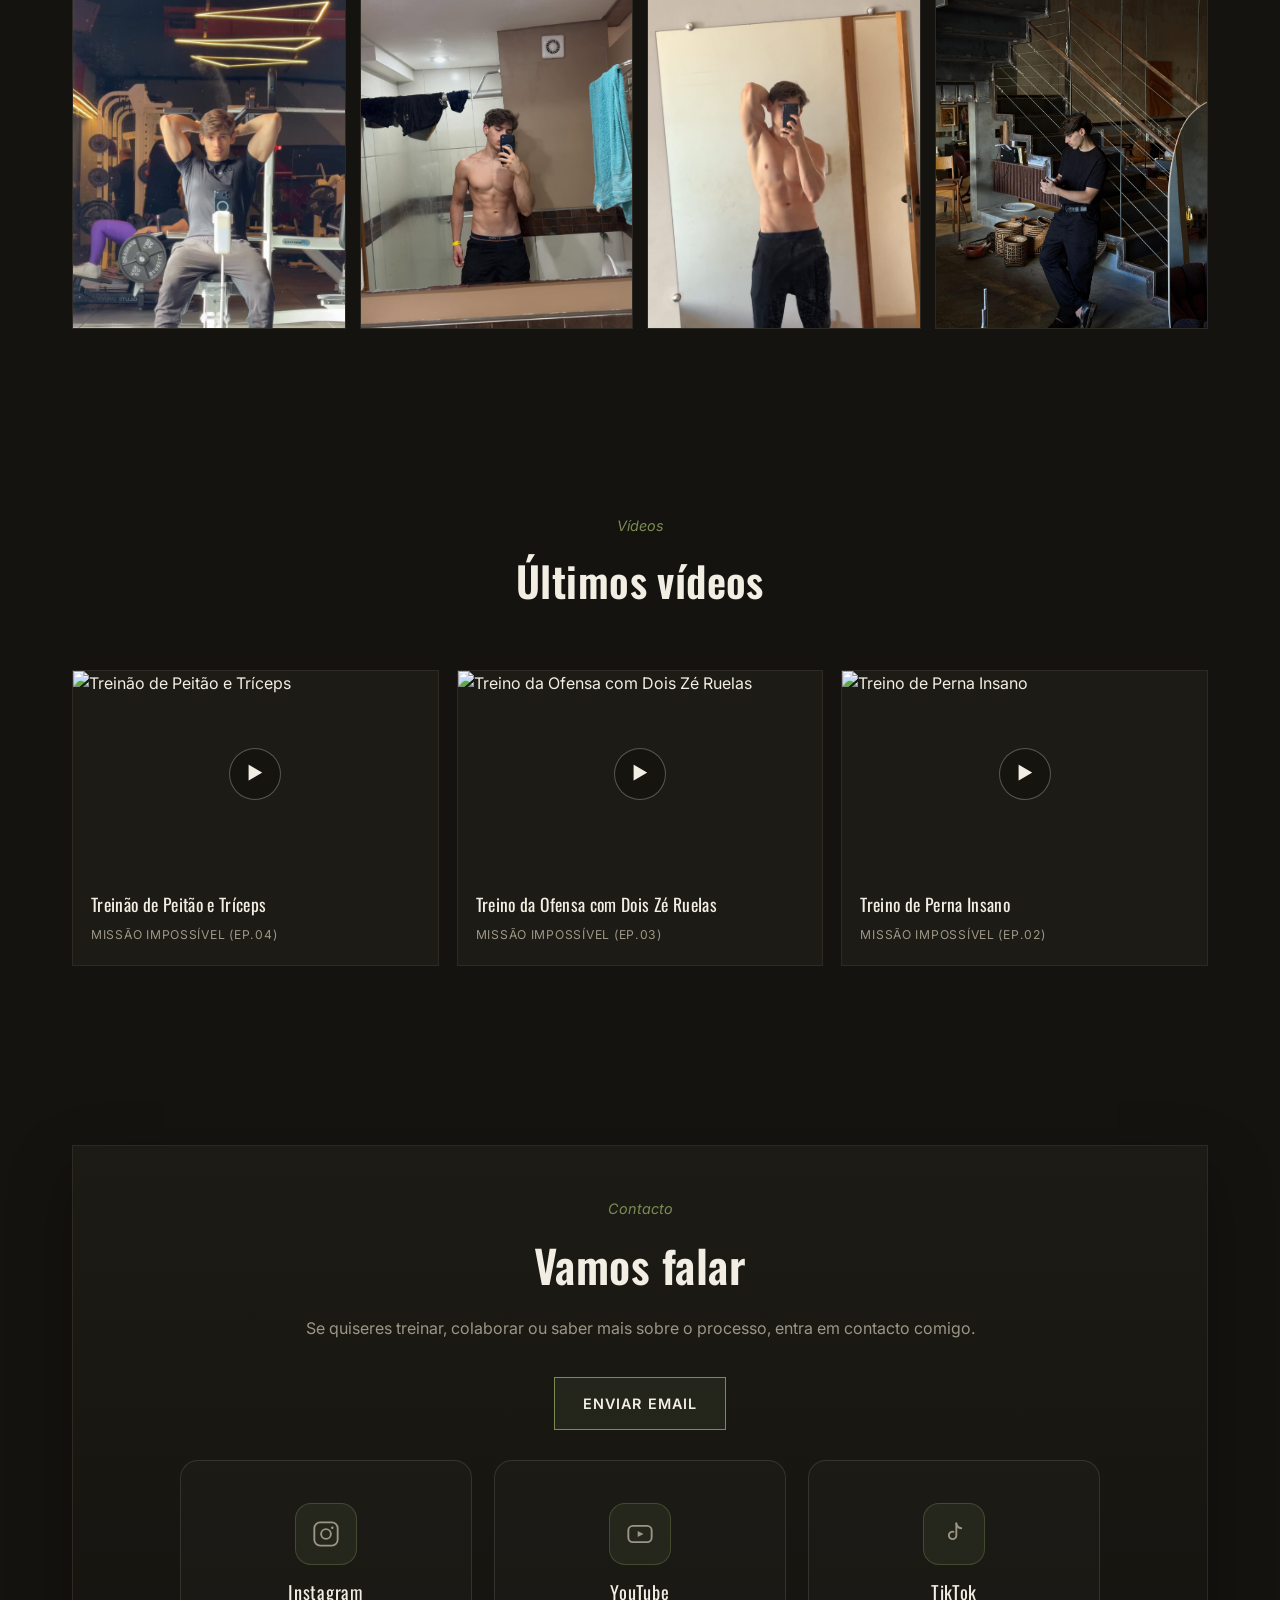
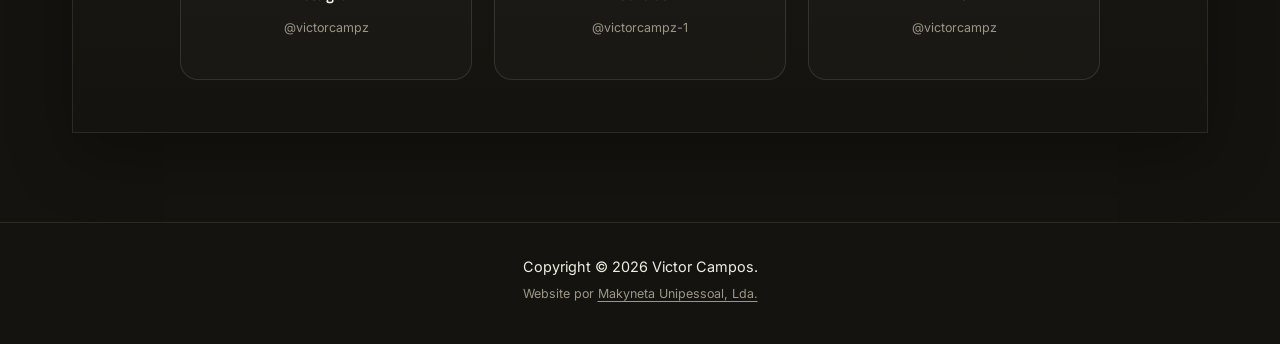
==== commit b2a7693f: "Update index.html." ====
--- a/index.html
+++ b/index.html
@@ -38,9 +38,9 @@
     <nav class="primary-nav" id="primary-nav" aria-label="Menu principal">
       <button class="nav-close" id="nav-close" aria-label="Fechar menu">Fechar</button>
       <ul>
+        <li><a href="#coach" class="nav-link">Patrick</a></li>
+        <li><a href="#parceiros" class="nav-link">Parceiros</a></li>
         <li><a href="#sobre" class="nav-link">Sobre</a></li>
-        <li><a href="#parceiros" class="nav-link">Parceiros</a></li>
-        <li><a href="#coach" class="nav-link">Patrick</a></li>
         <li><a href="#galeria" class="nav-link">Galeria</a></li>
         <li><a href="#videos" class="nav-link">Vídeos</a></li>
         <li><a href="#contacto" class="nav-link">Contacto</a></li>
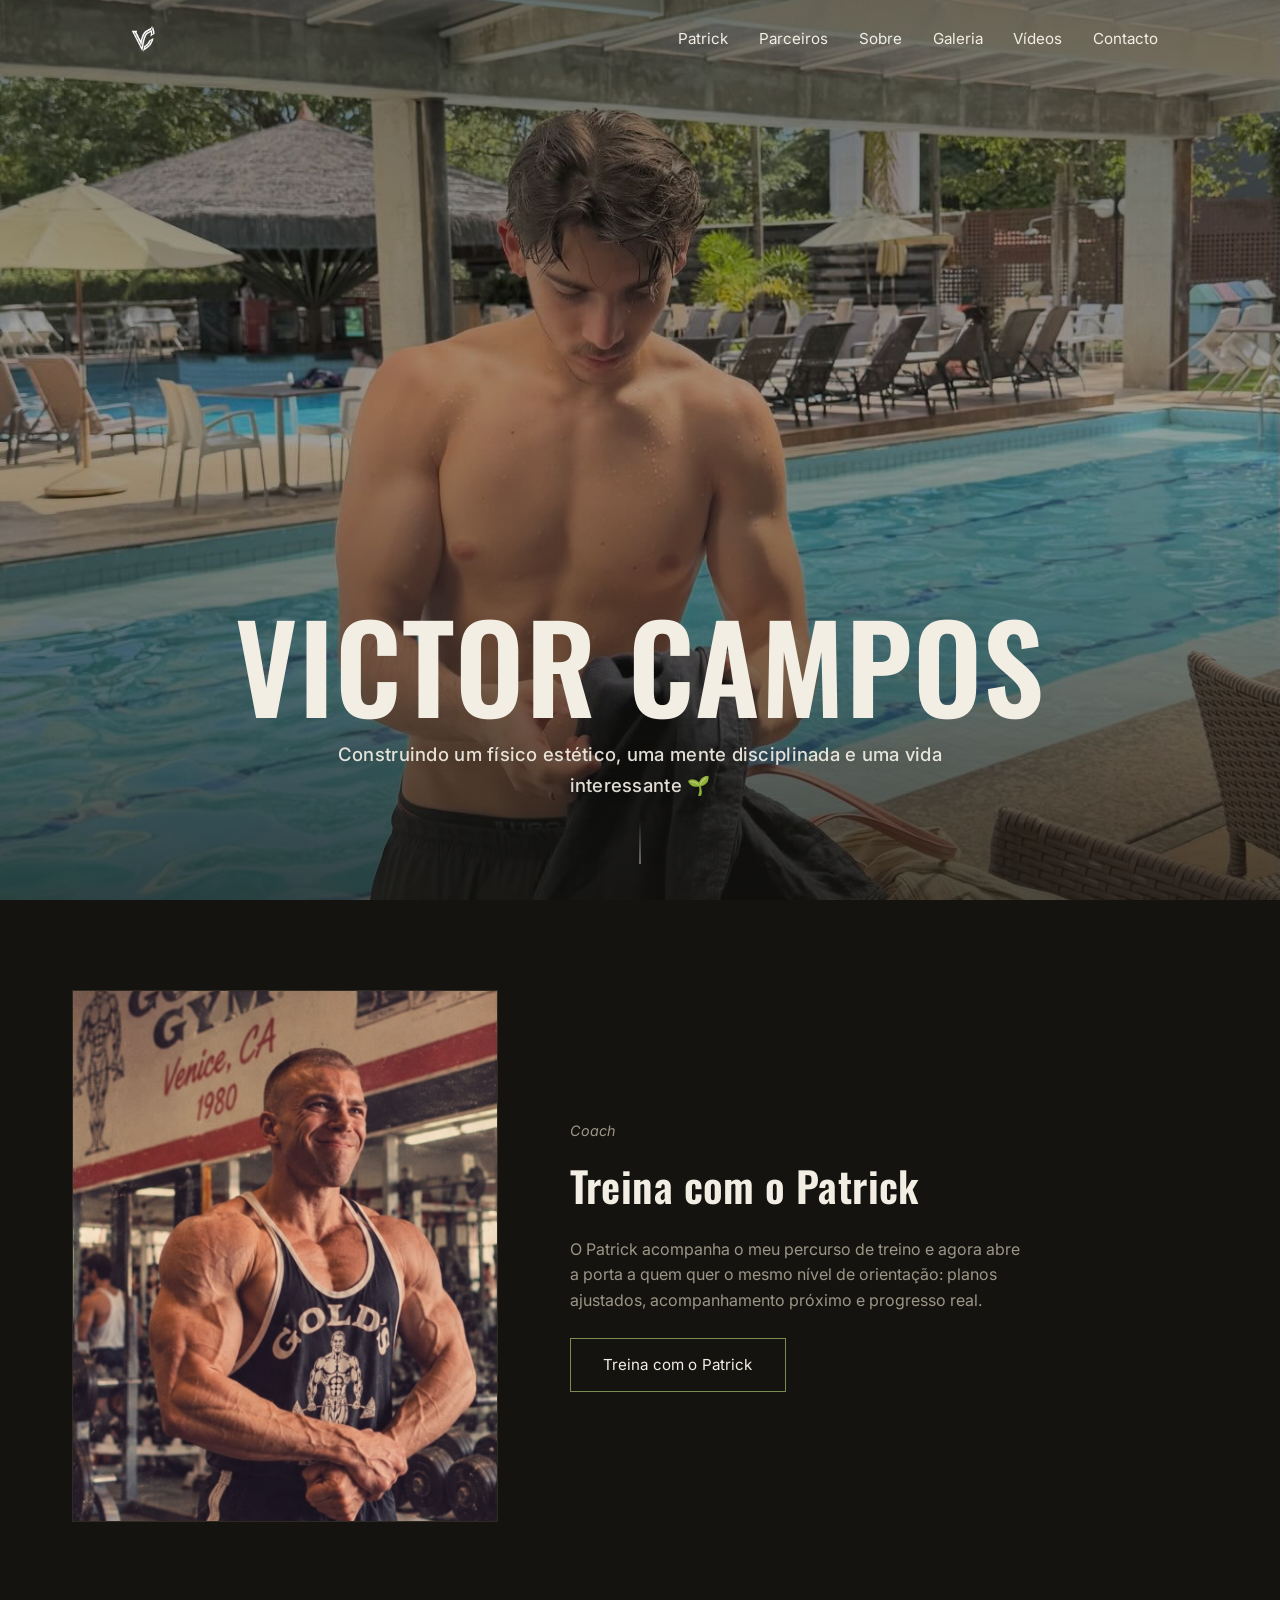
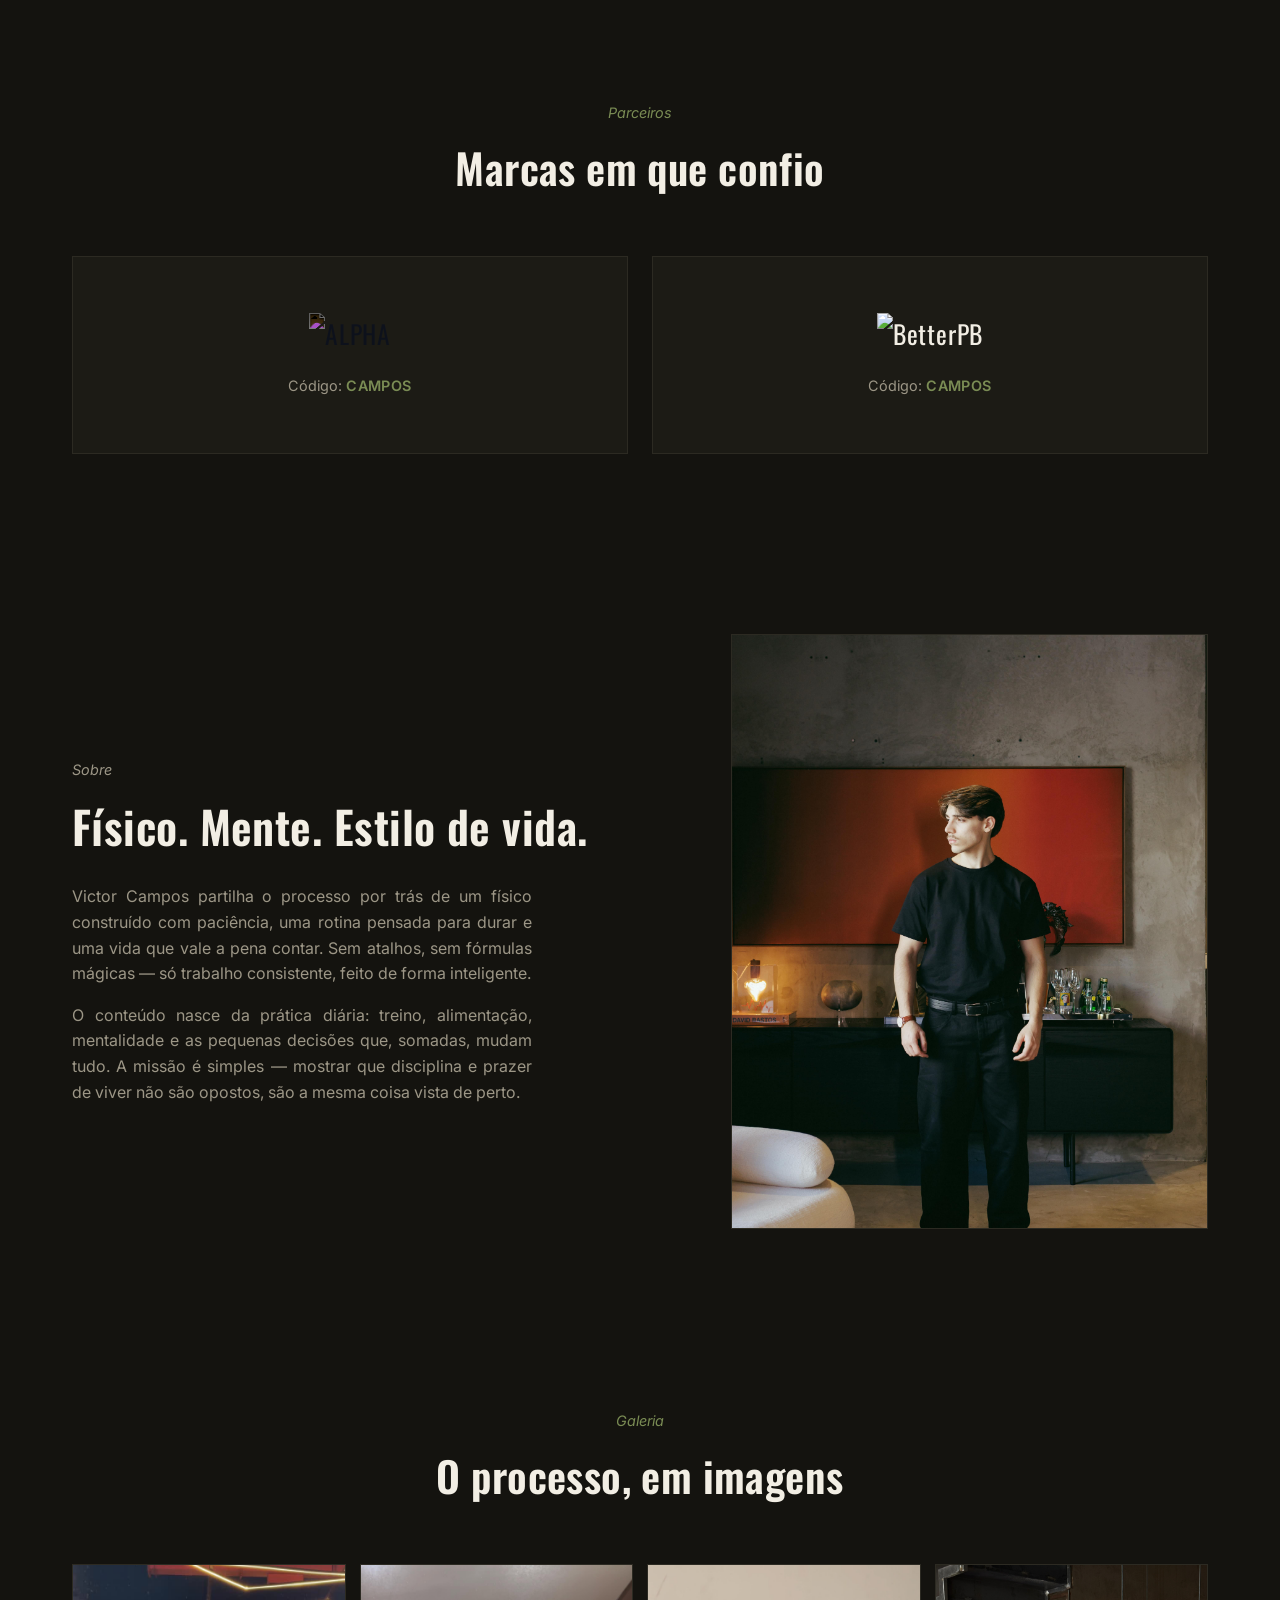
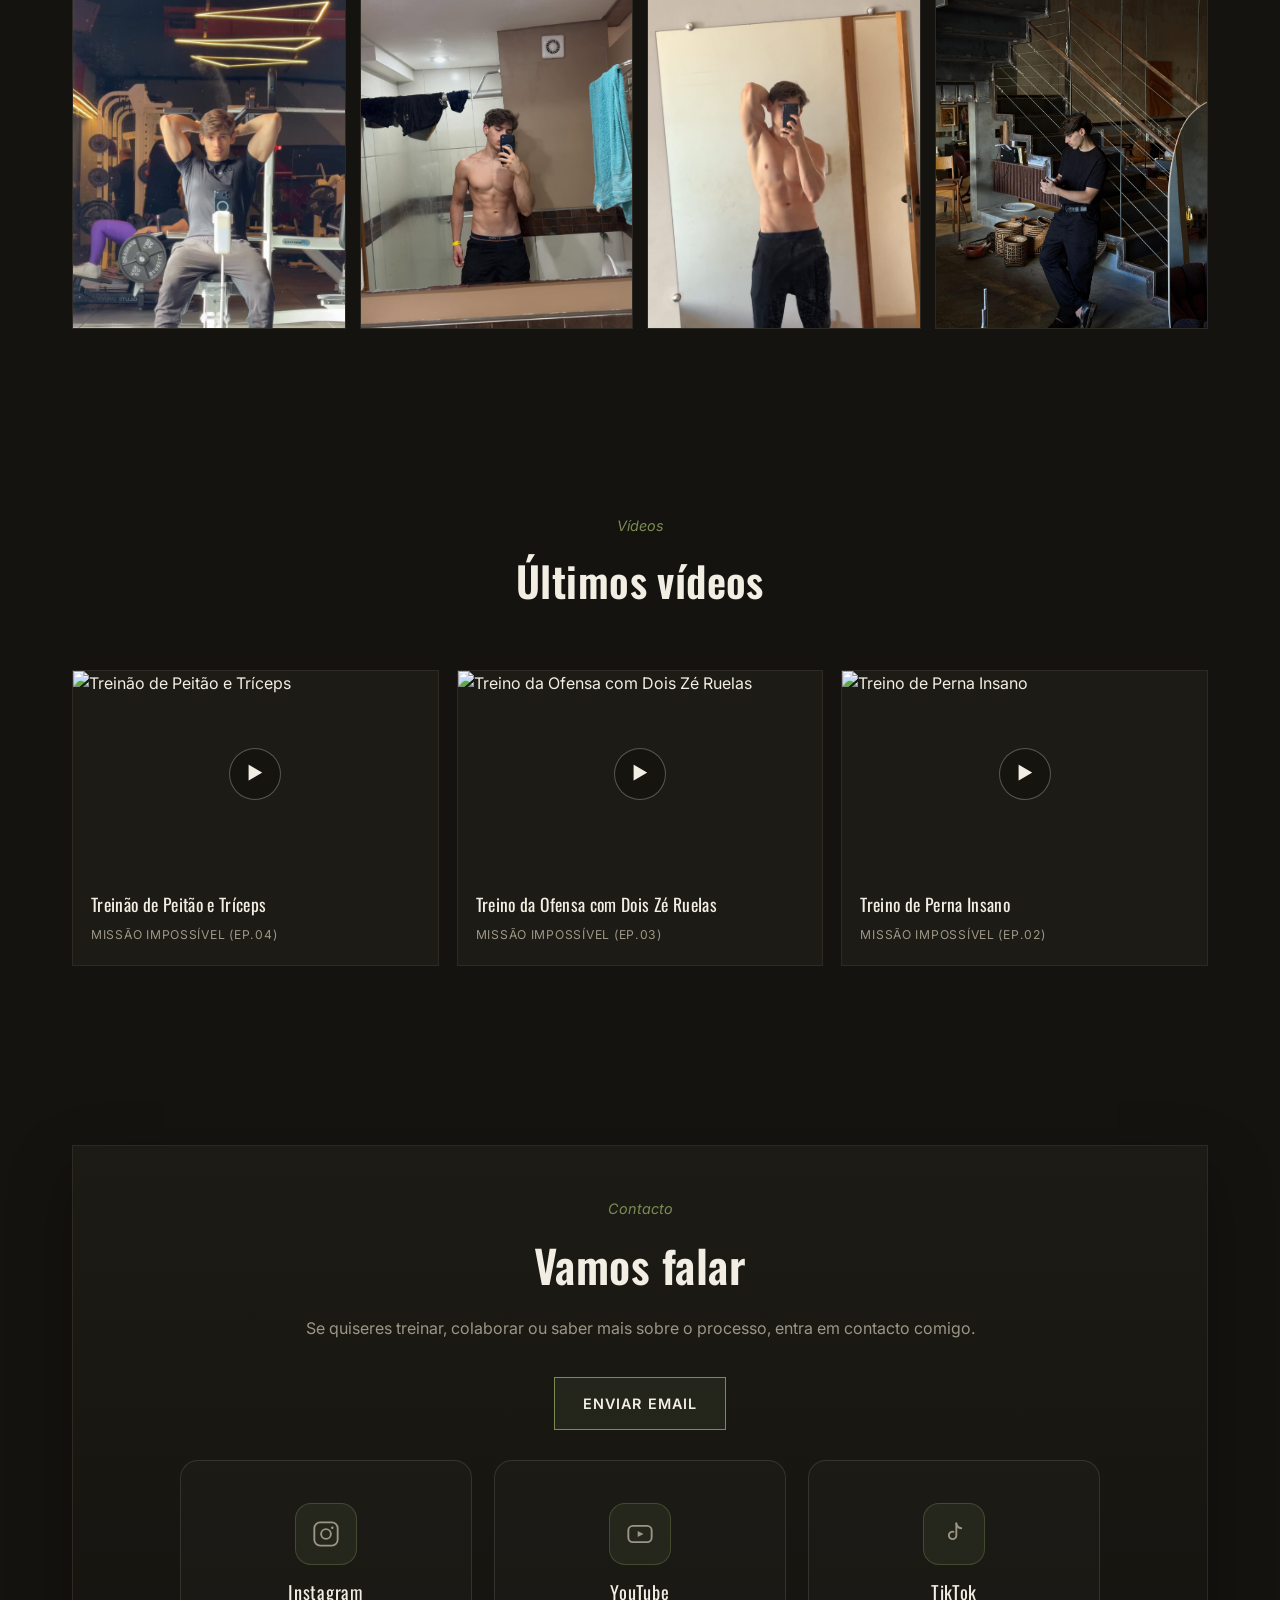
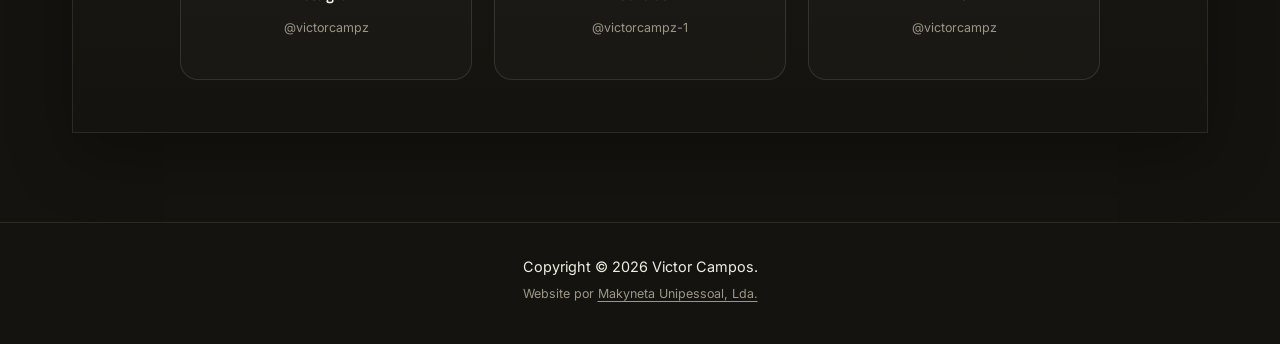
==== commit 0f8fb29e: "Update index.html." ====
--- a/index.html
+++ b/index.html
@@ -72,7 +72,7 @@
       <div class="coach-text">
         <p class="eyebrow-plain">Coach</p>
         <h2>Treina com o Patrick</h2>
-        <p>O Patrick acompanha o meupercurso de treino e agora abre a porta a quem quer o mesmo nível de orientação: planos ajustados, acompanhamento próximo e progresso real.</p>
+        <p>O Patrick acompanha o meu percurso de treino e agora abre a porta a quem quer o mesmo nível de orientação: planos ajustados, acompanhamento próximo e progresso real.</p>
         <a class="btn-cta" href="https://site-five-lilac-58.vercel.app/" target="_blank" rel="noopener">Treina com o Patrick</a>
       </div>
     </div>
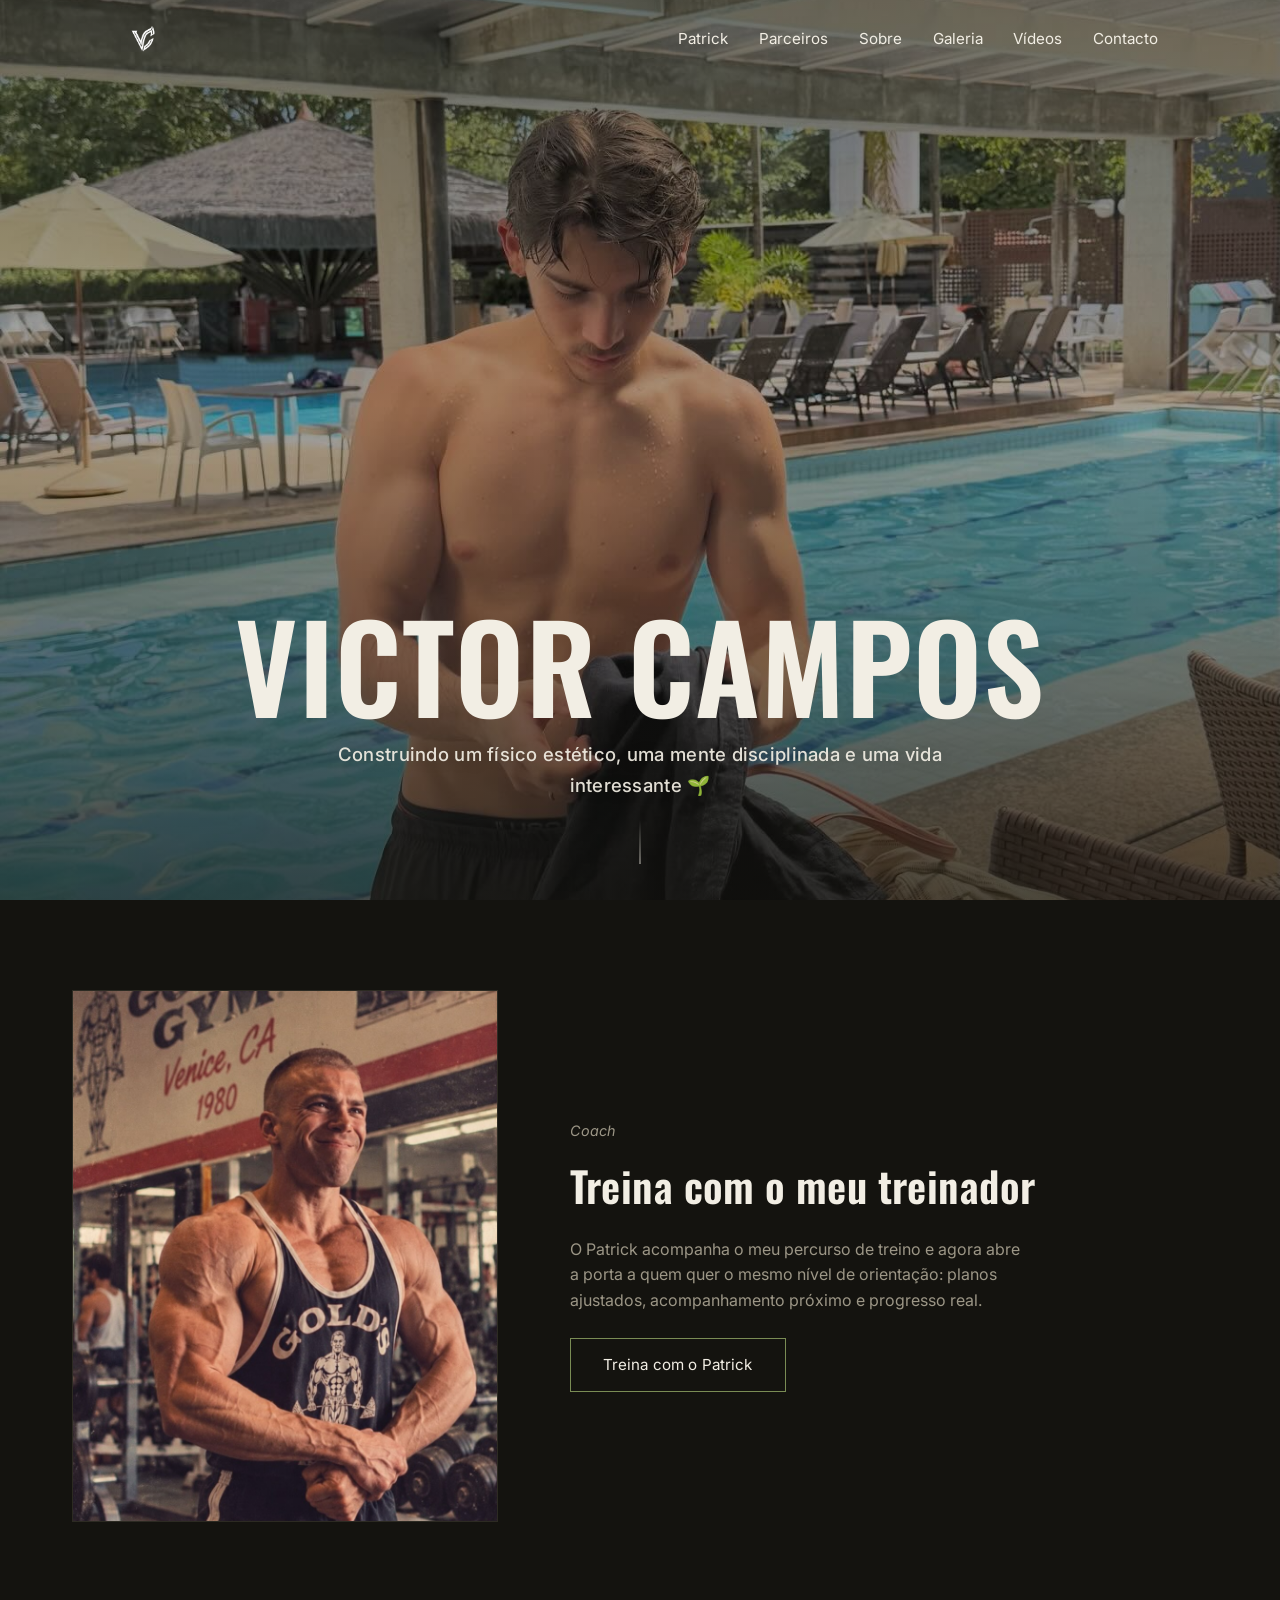
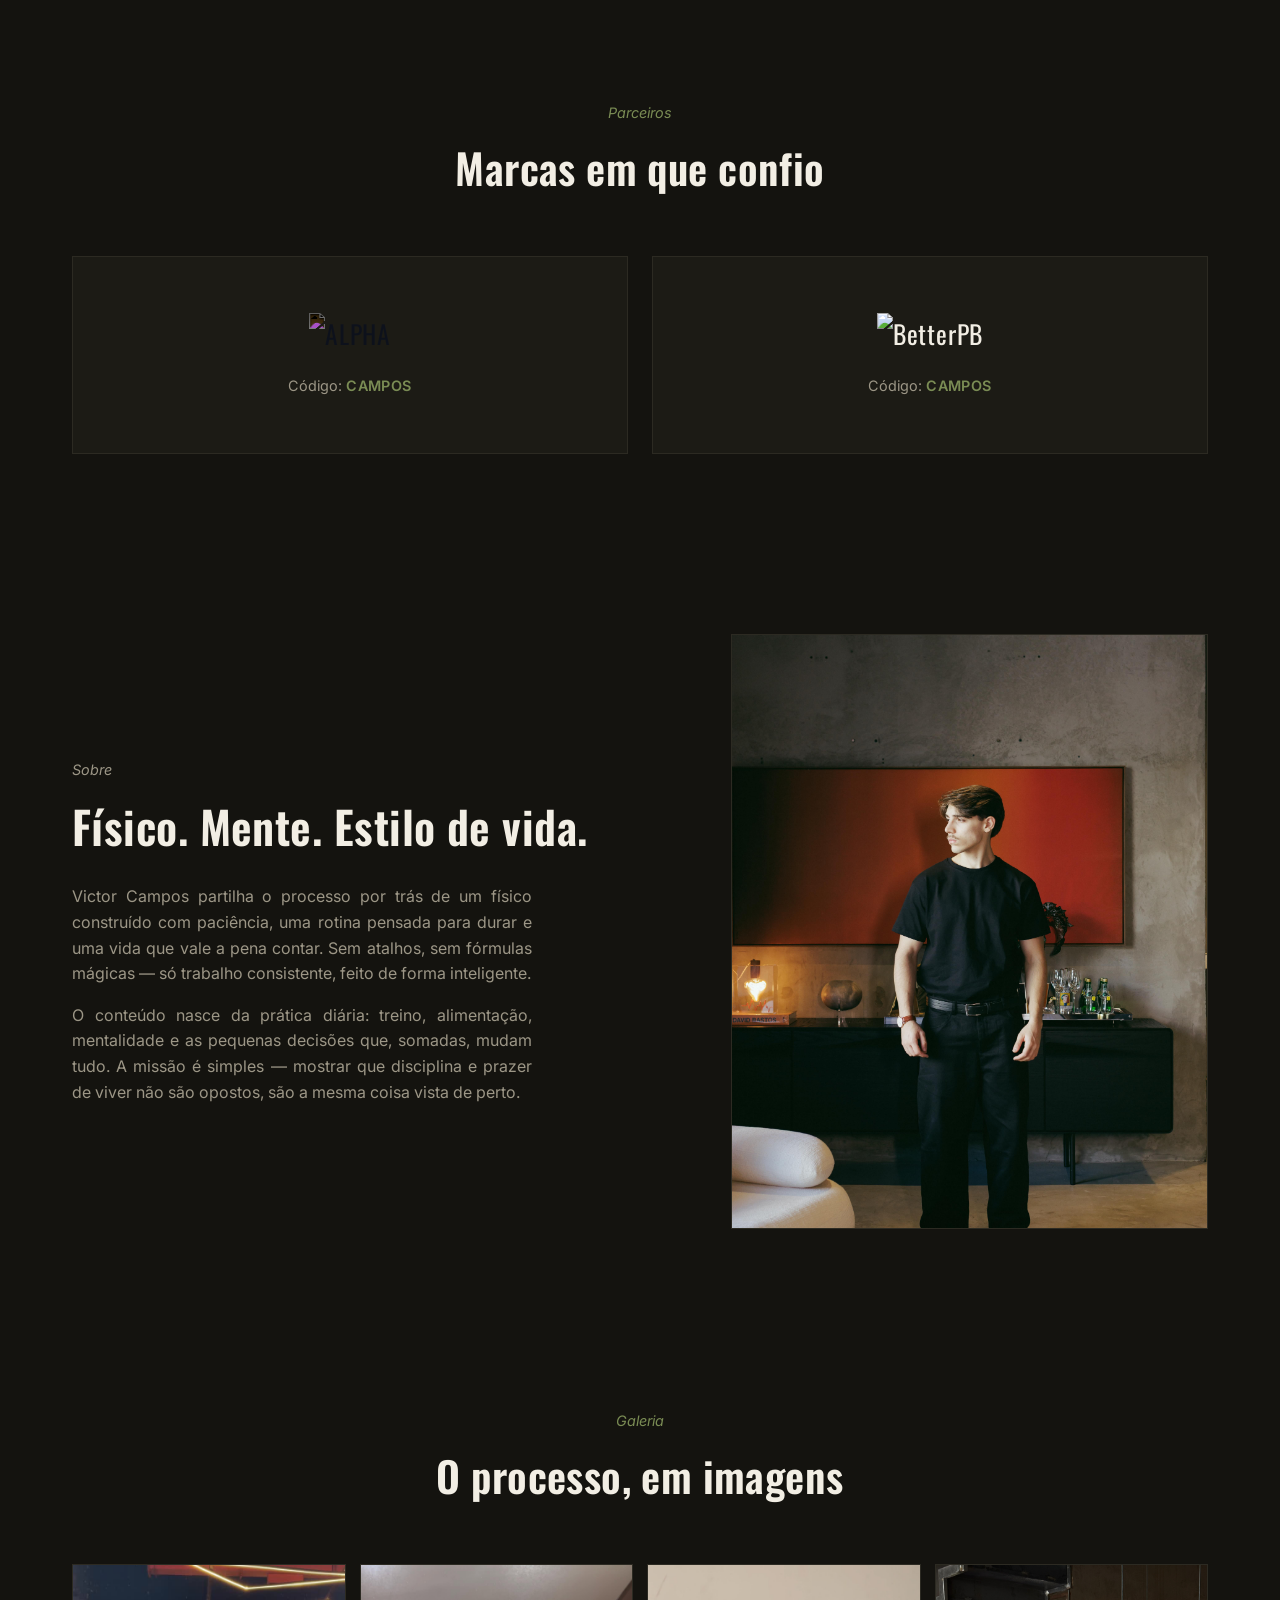
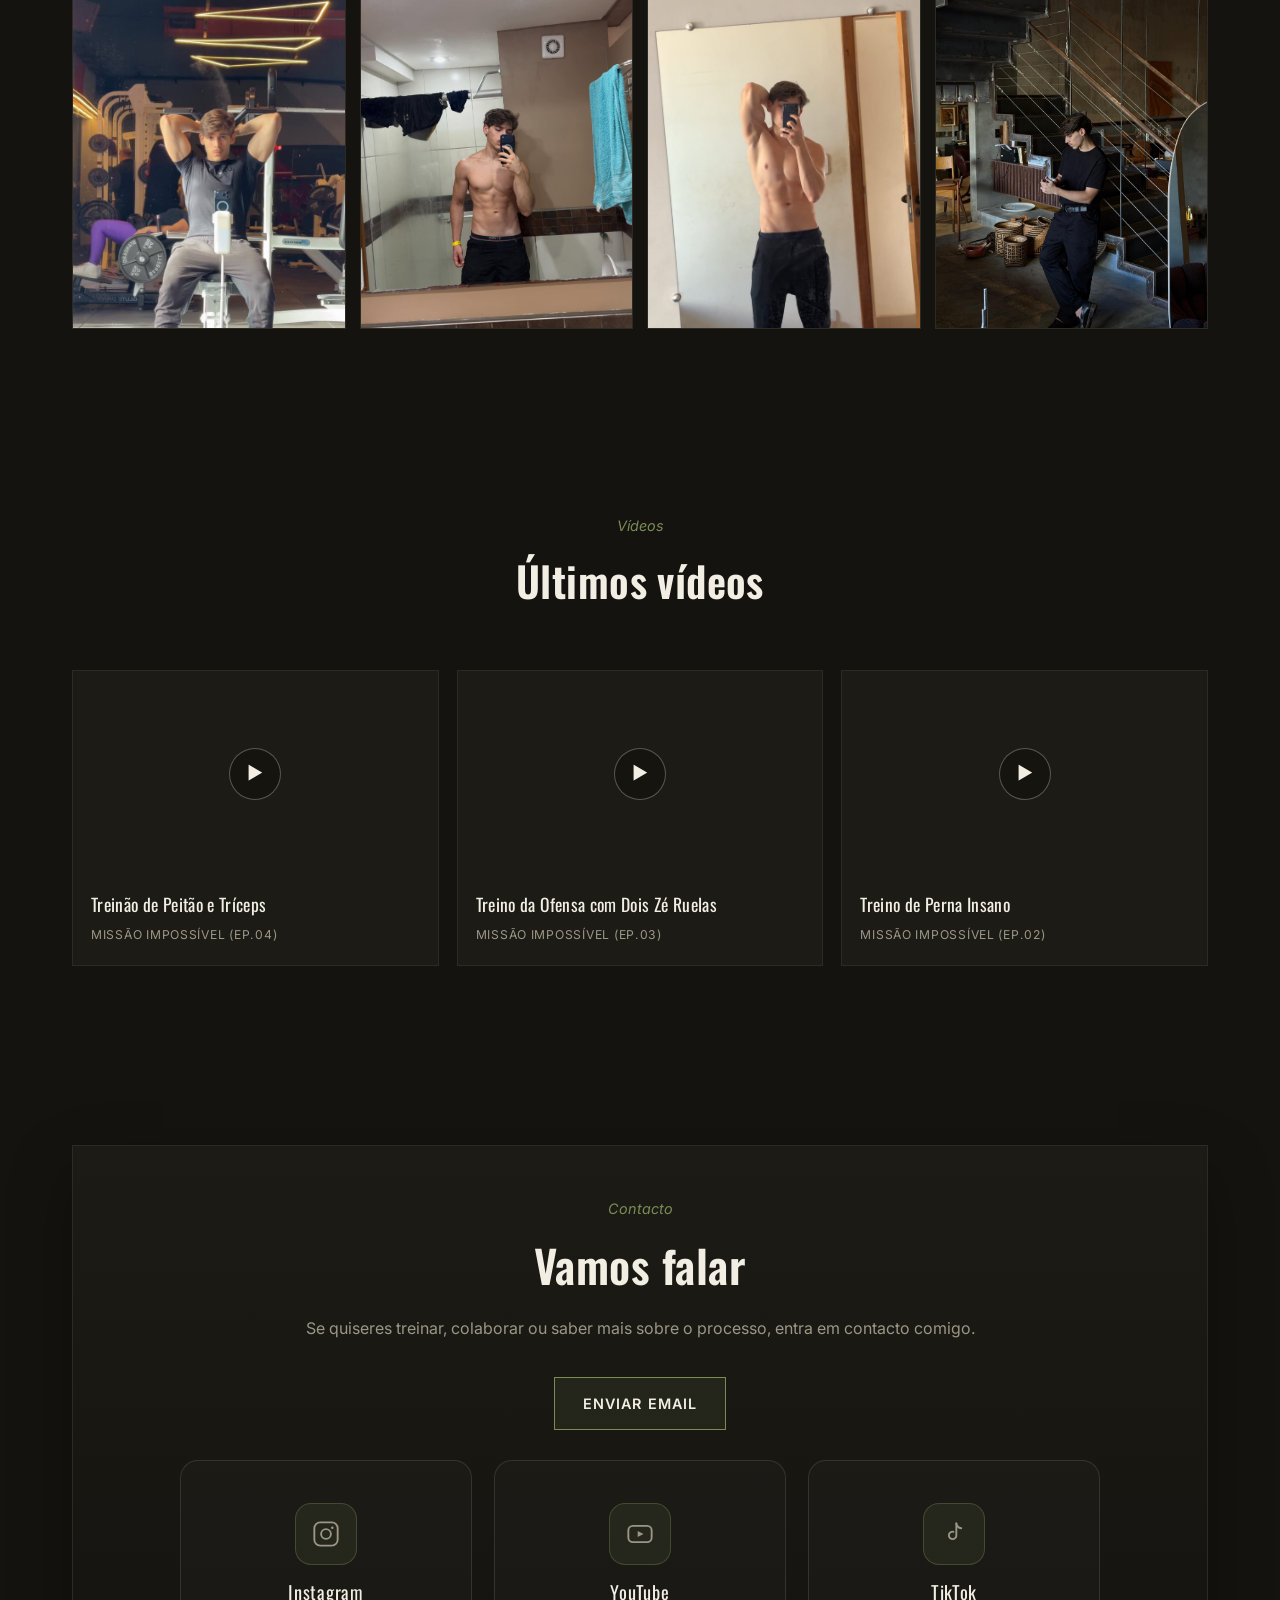
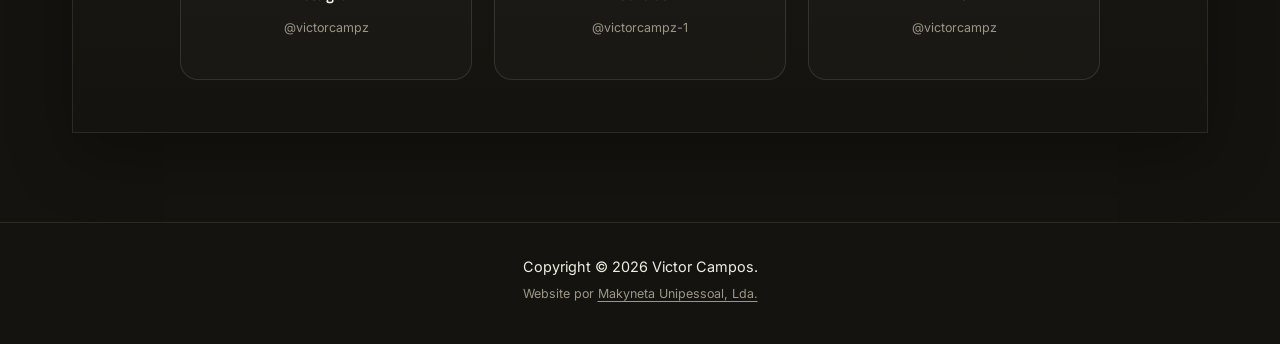
==== commit 19da6bdf: "Update index.html." ====
--- a/index.html
+++ b/index.html
@@ -71,7 +71,7 @@
       <img class="coach-photo" role="img" aria-label="Fotografia do coach Patrick" src="assets/images/patrick/800604242_17964898830168858_5580241775124752760_n.webp" alt="Fotografia do coach Patrick">
       <div class="coach-text">
         <p class="eyebrow-plain">Coach</p>
-        <h2>Treina com o Patrick</h2>
+        <h2>Treina com o meu treinador</h2>
         <p>O Patrick acompanha o meu percurso de treino e agora abre a porta a quem quer o mesmo nível de orientação: planos ajustados, acompanhamento próximo e progresso real.</p>
         <a class="btn-cta" href="https://site-five-lilac-58.vercel.app/" target="_blank" rel="noopener">Treina com o Patrick</a>
       </div>
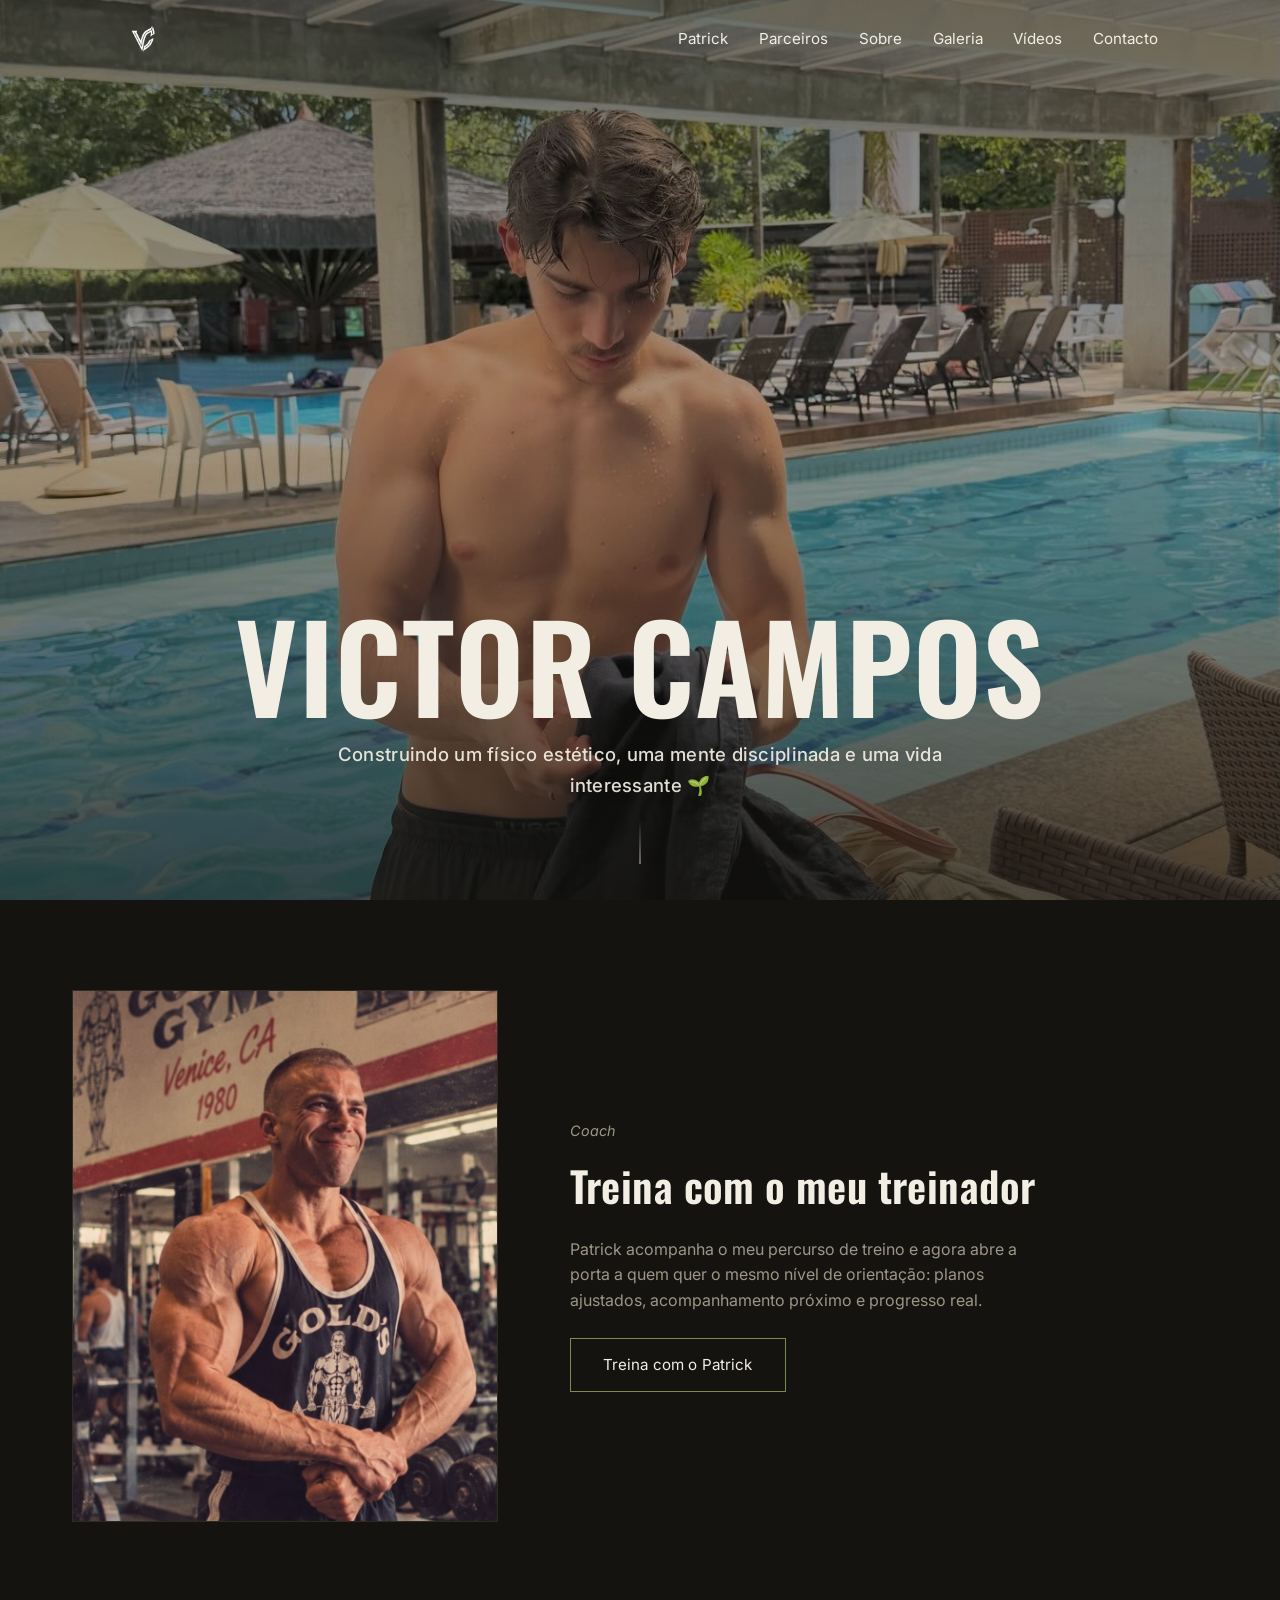
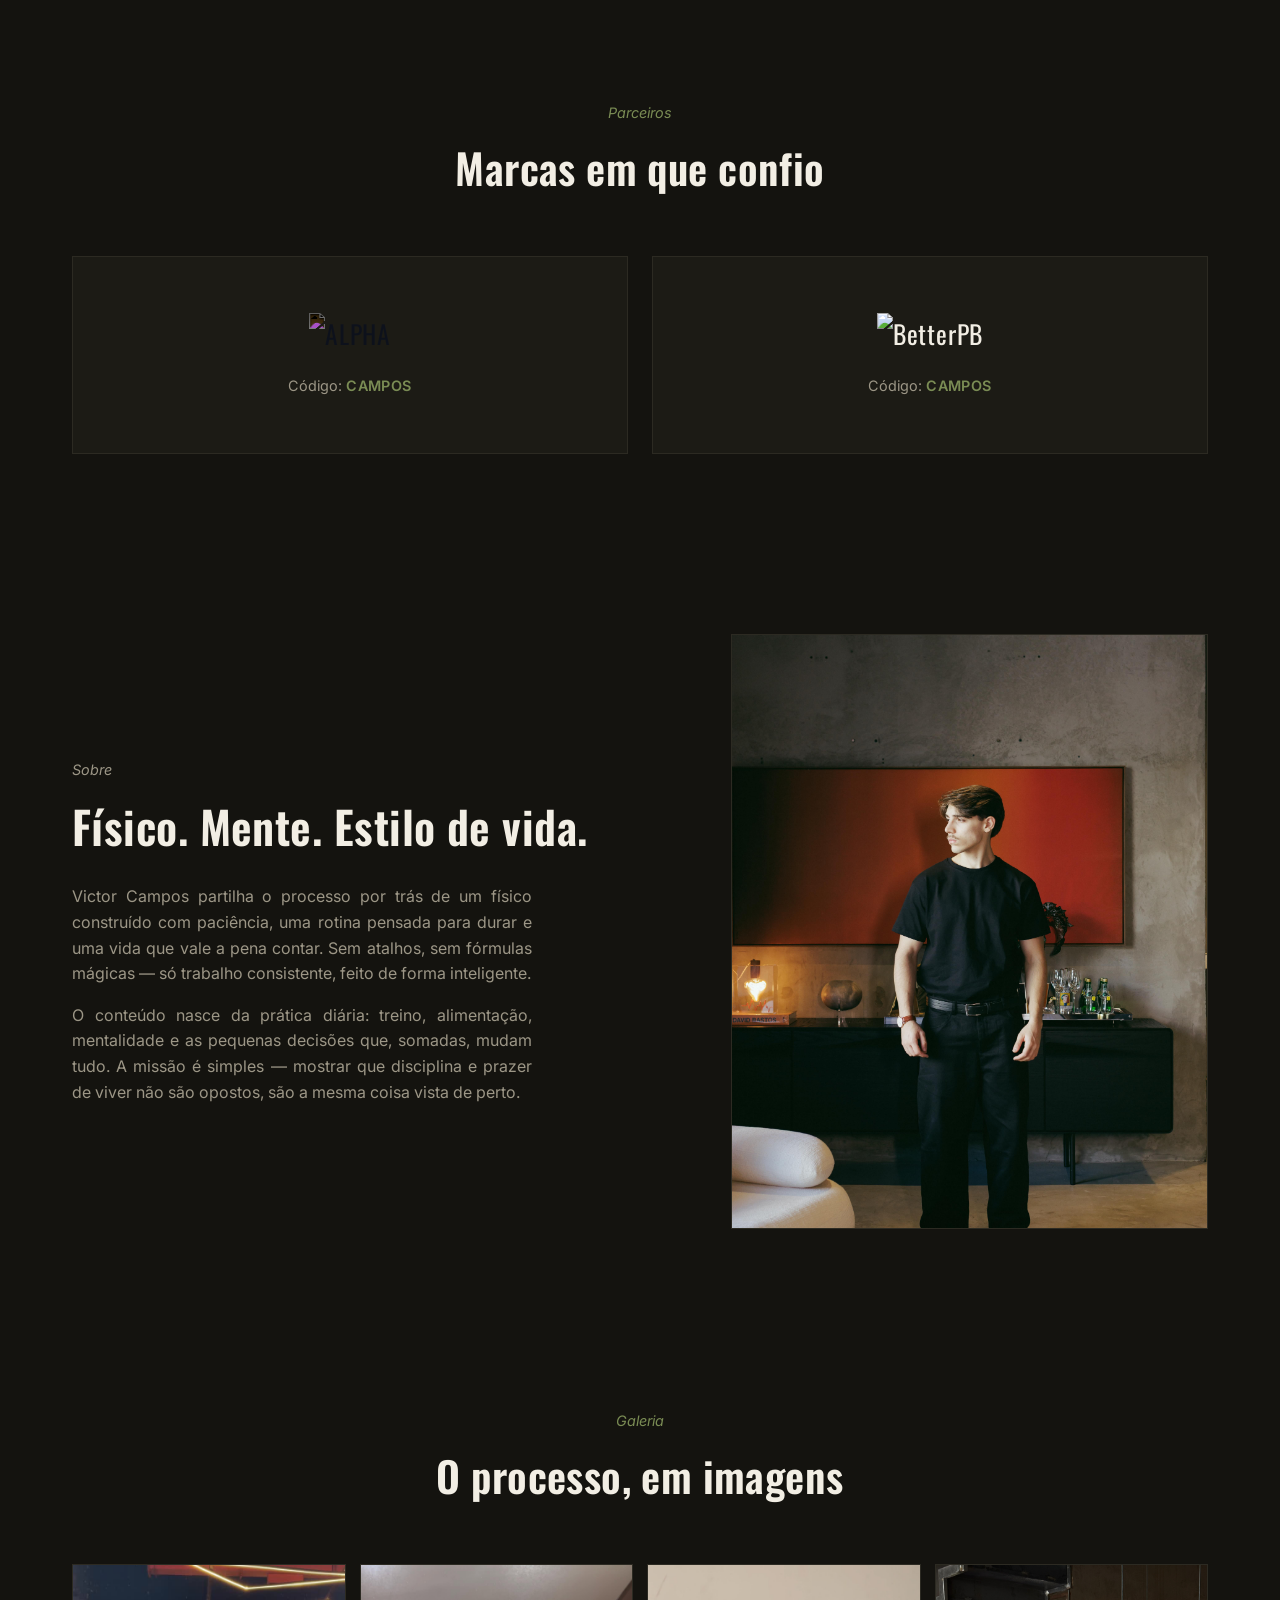
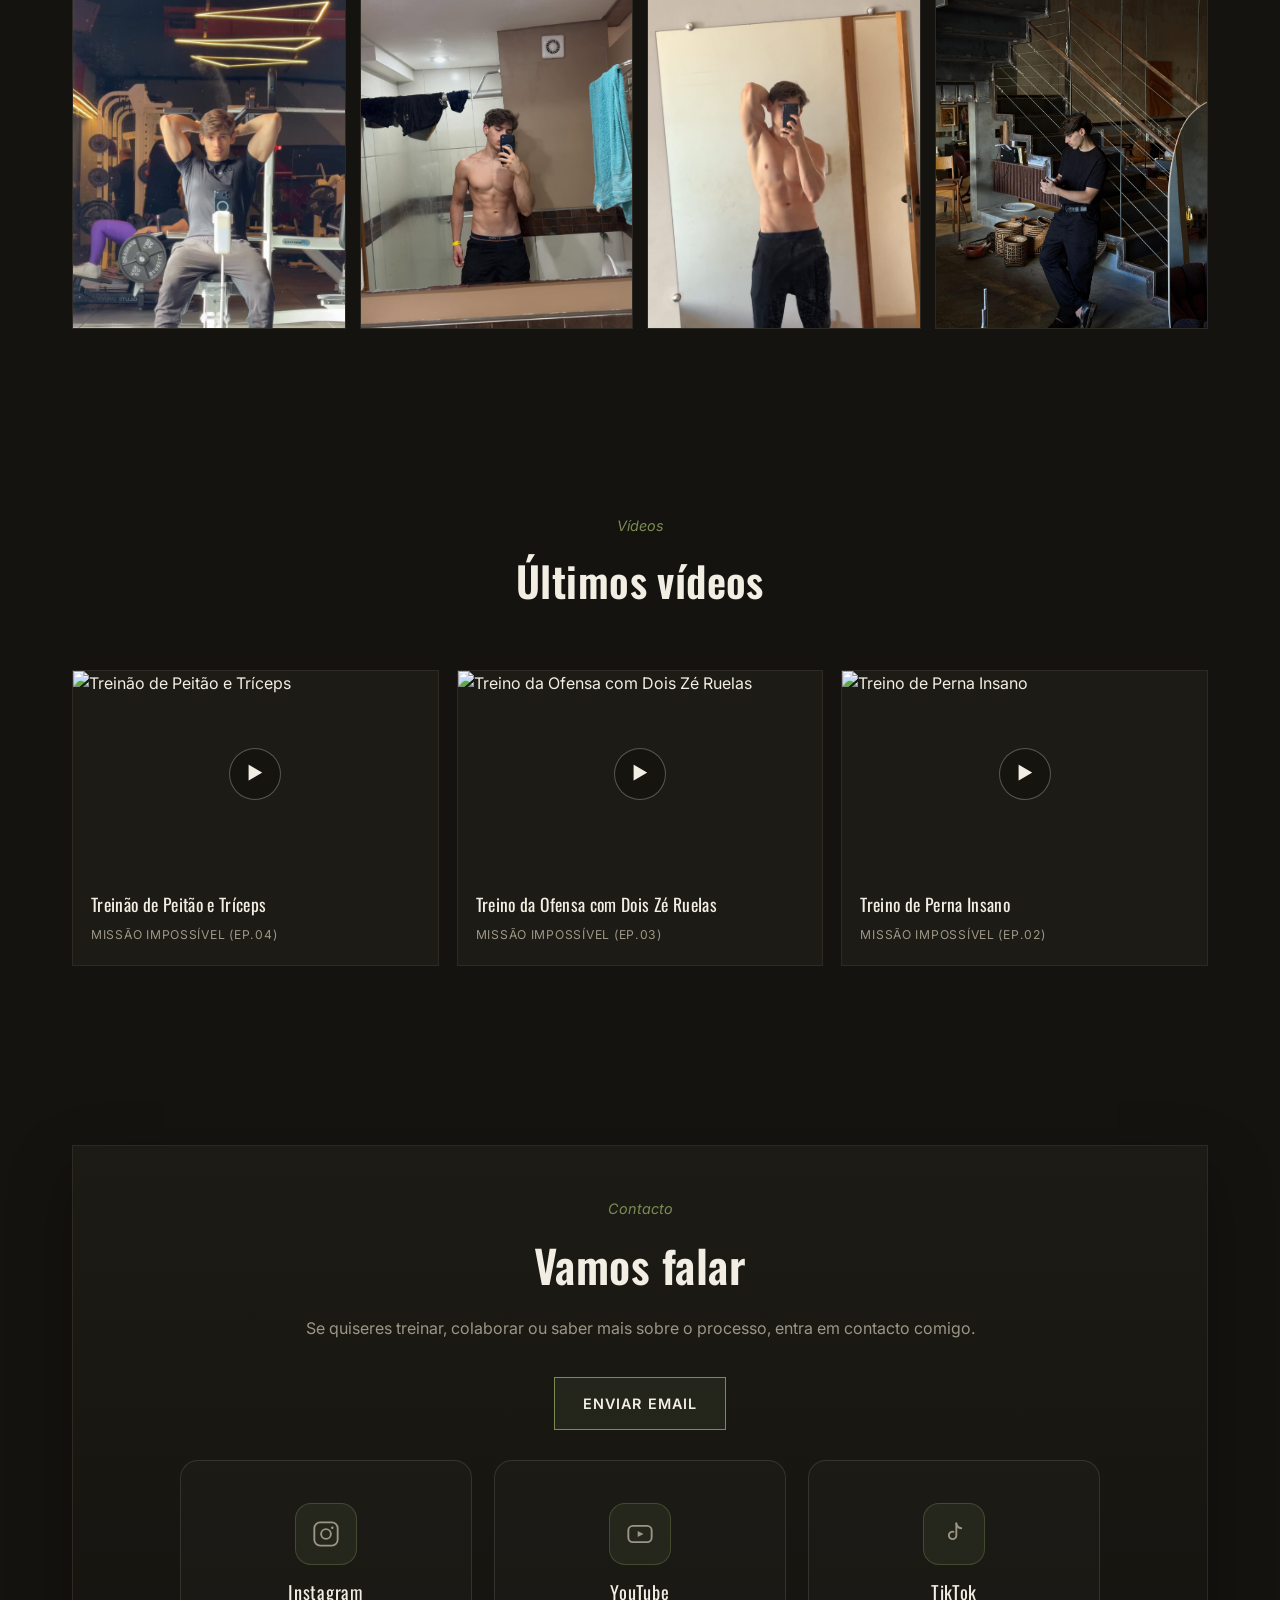
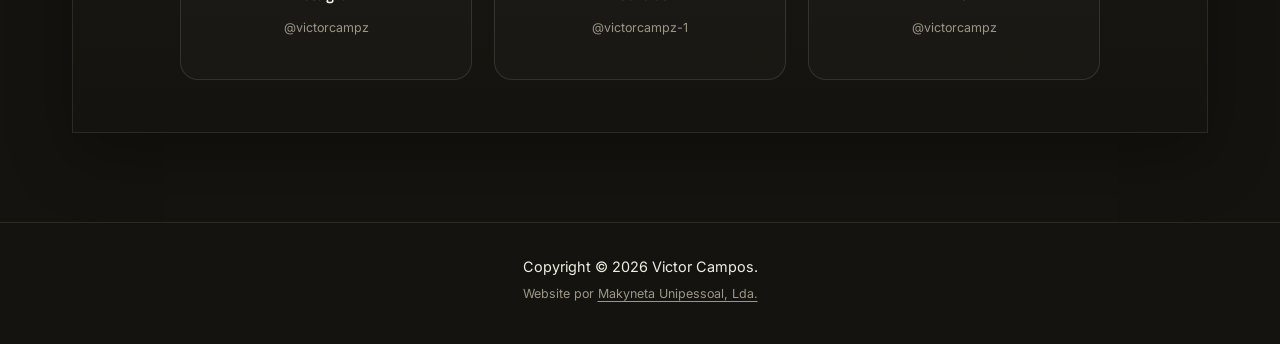
==== commit b43a142a: "Update index.html." ====
--- a/index.html
+++ b/index.html
@@ -72,7 +72,7 @@
       <div class="coach-text">
         <p class="eyebrow-plain">Coach</p>
         <h2>Treina com o meu treinador</h2>
-        <p>O Patrick acompanha o meu percurso de treino e agora abre a porta a quem quer o mesmo nível de orientação: planos ajustados, acompanhamento próximo e progresso real.</p>
+        <p>Patrick acompanha o meu percurso de treino e agora abre a porta a quem quer o mesmo nível de orientação: planos ajustados, acompanhamento próximo e progresso real.</p>
         <a class="btn-cta" href="https://site-five-lilac-58.vercel.app/" target="_blank" rel="noopener">Treina com o Patrick</a>
       </div>
     </div>
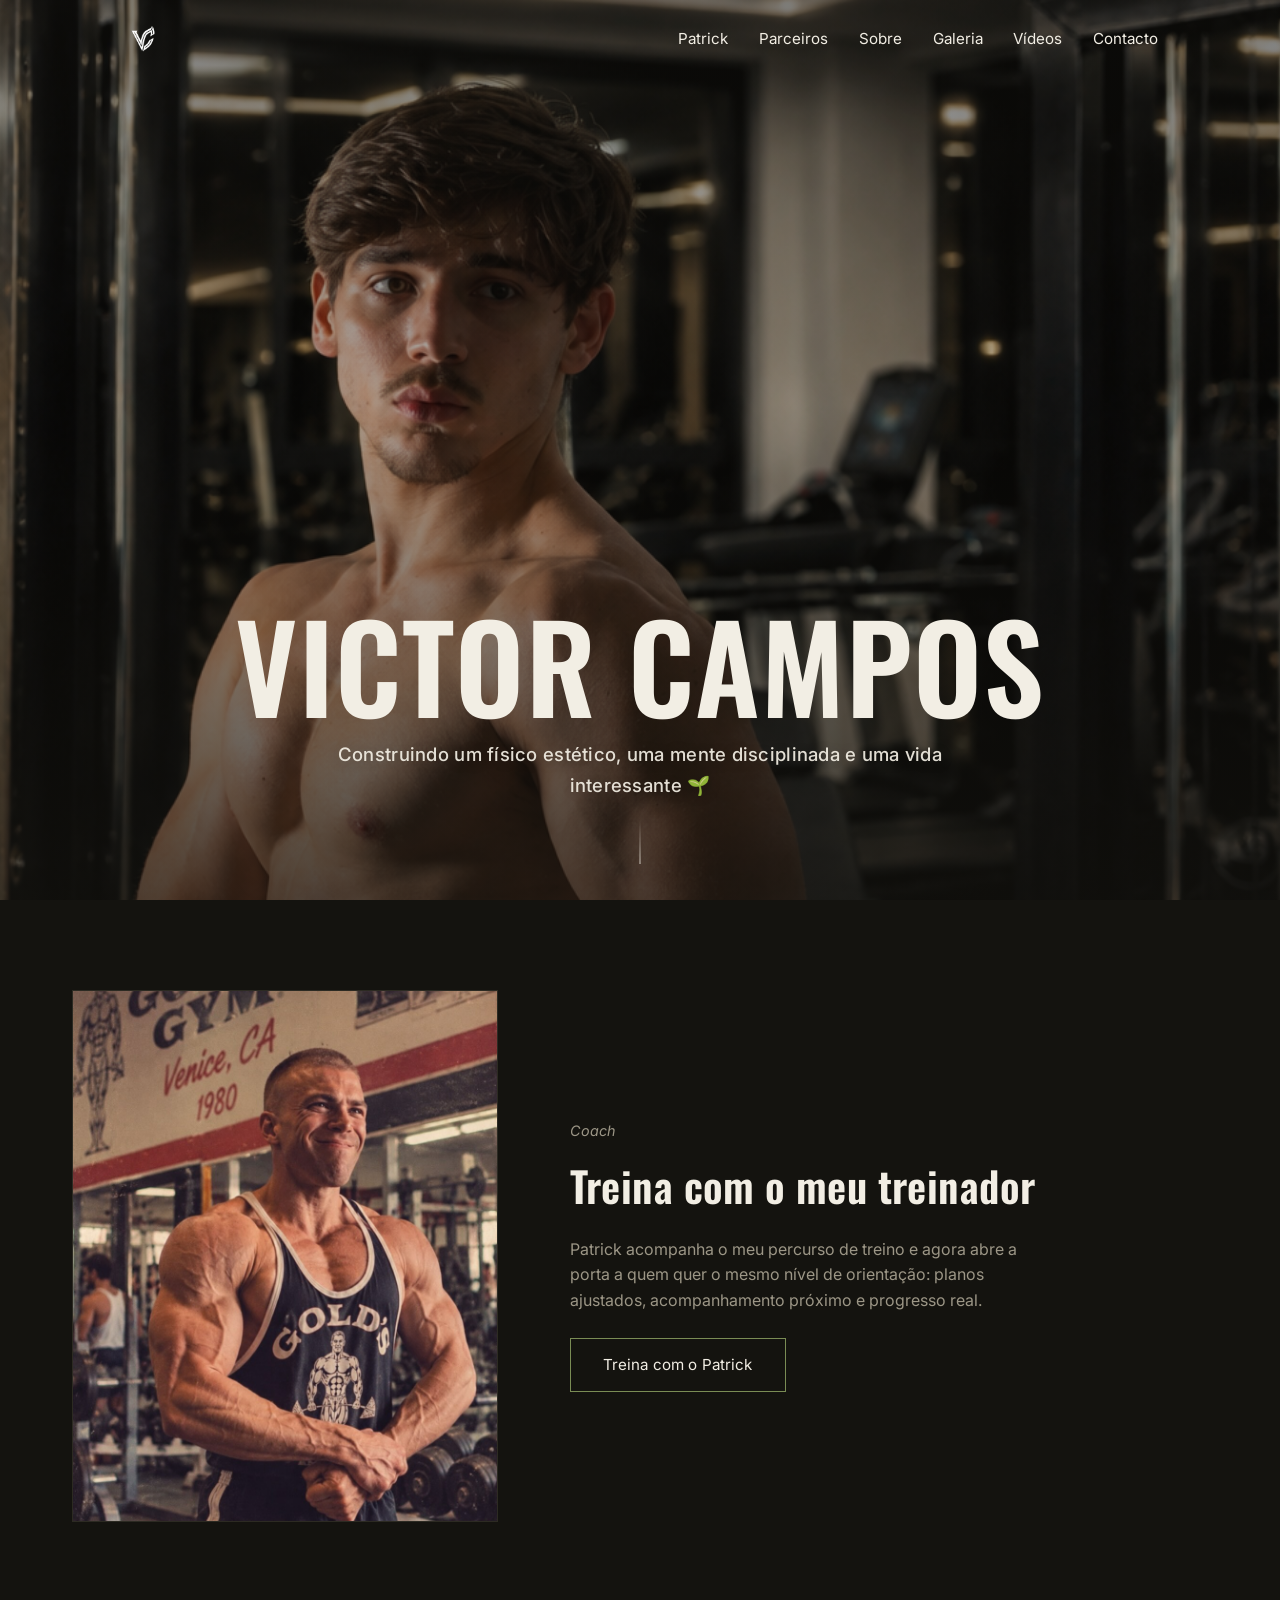
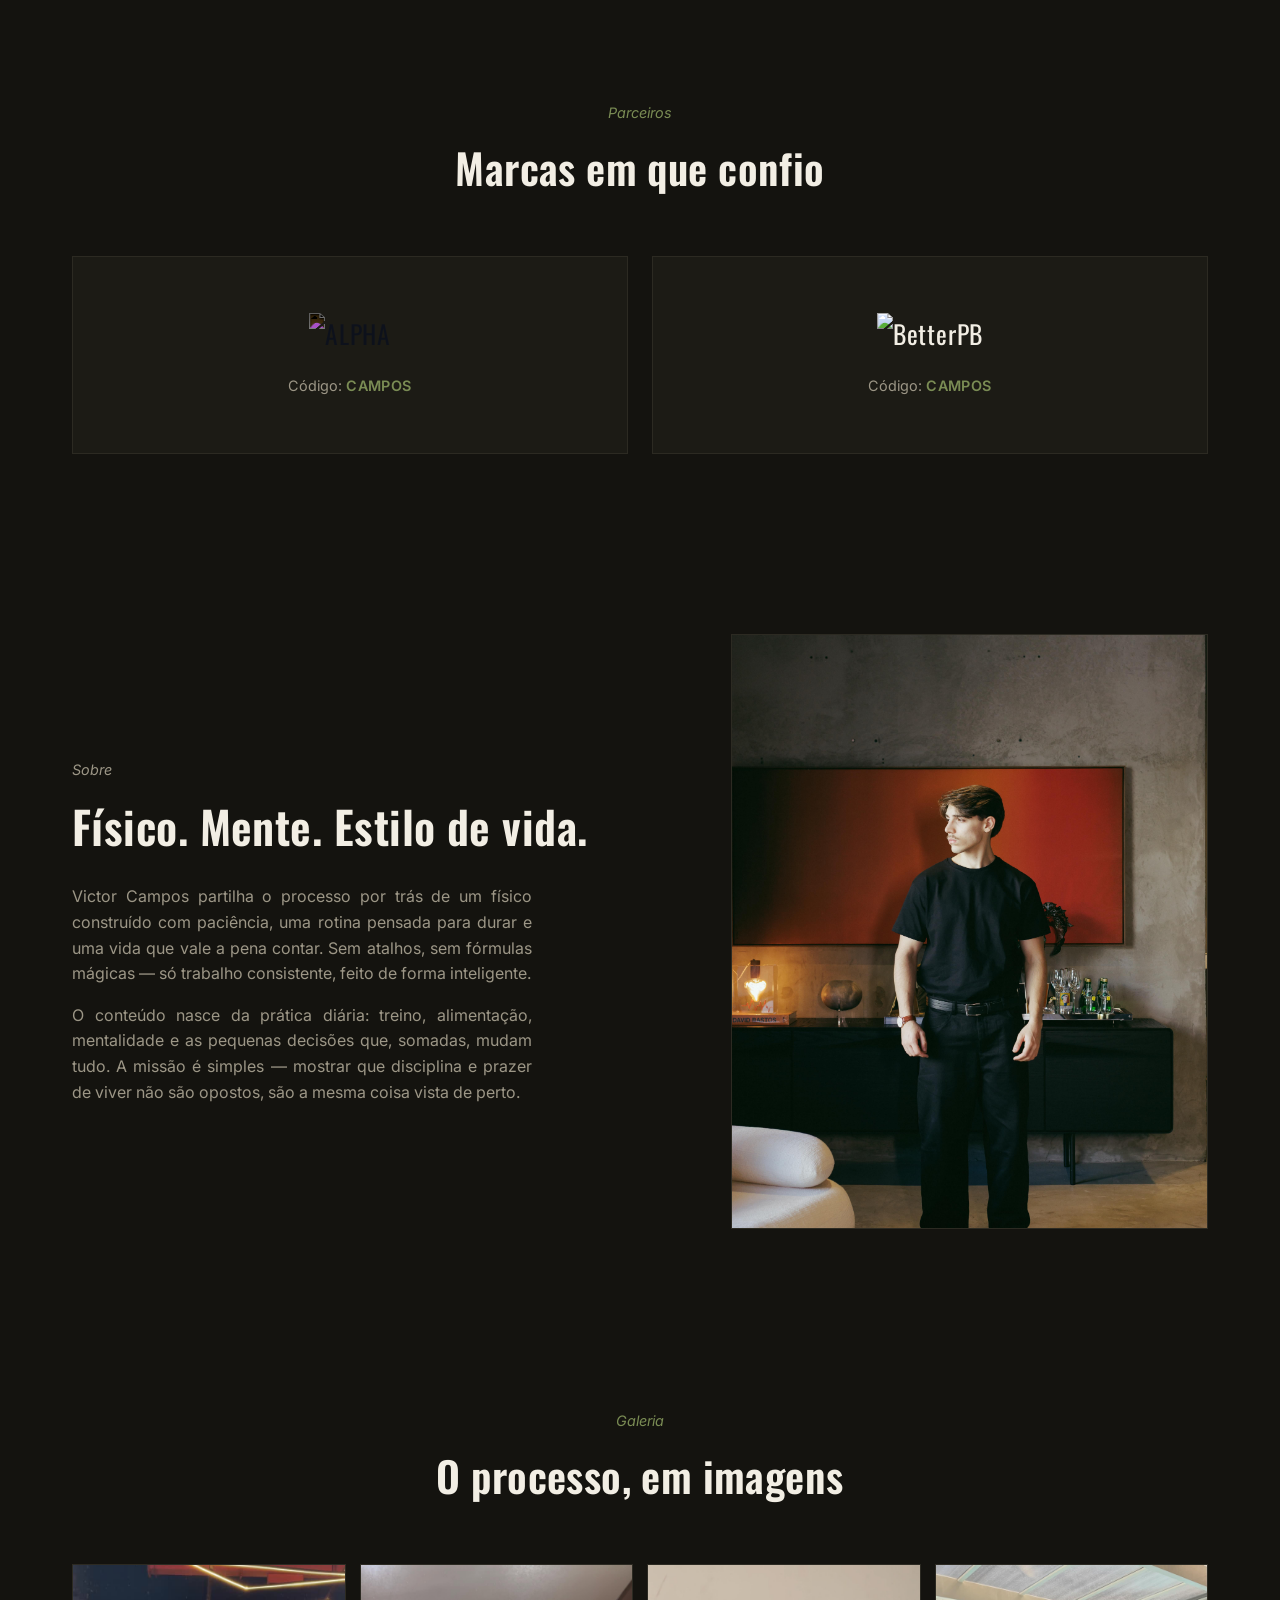
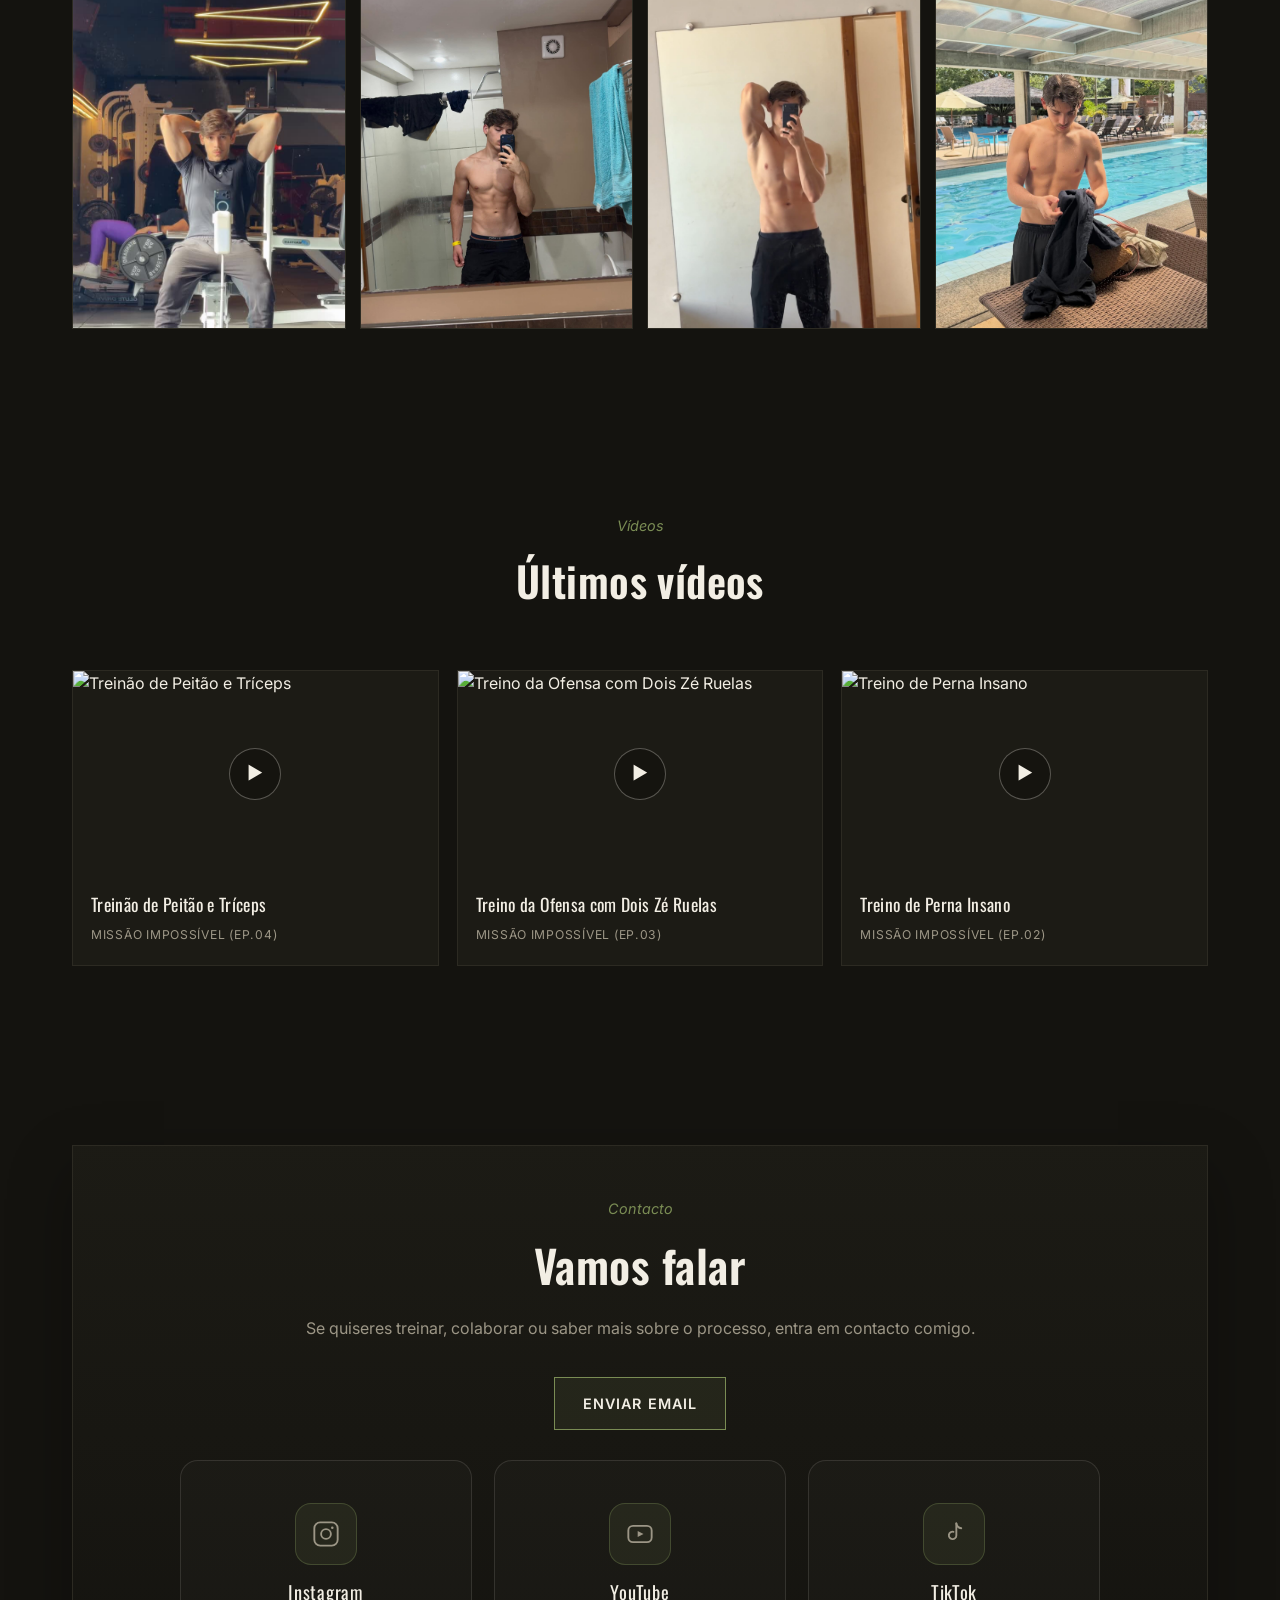
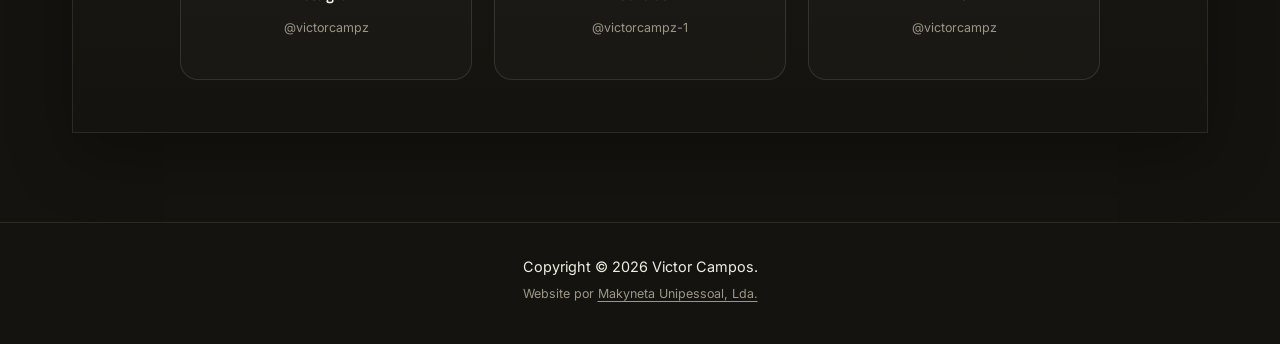
==== commit 1feeef91: "Update index.html. Update main.css." ====
--- a/index.html
+++ b/index.html
@@ -127,7 +127,7 @@
       <img class="gallery-item" role="img" aria-label="Fotografia do percurso de Victor Campos" src="assets/images/victor/631549980_1213685930743520_3973340338984521647_n.webp" alt="Fotografia do percurso de Victor Campos">
       <img class="gallery-item" role="img" aria-label="Fotografia do percurso de Victor Campos" src="assets/images/victor/648326059_17936842254187614_5756661058026937741_n.webp" alt="Fotografia do percurso de Victor Campos">
       <img class="gallery-item" role="img" aria-label="Fotografia do percurso de Victor Campos" src="assets/images/victor/778172657_17962107996187614_5346734258386465282_n.webp" alt="Fotografia do percurso de Victor Campos">
-      <img class="gallery-item" role="img" aria-label="Fotografia do percurso de Victor Campos" src="assets/images/victor/693682799_17946266754187614_1800373830423857347_n.webp" alt="Fotografia do percurso de Victor Campos">
+      <img class="gallery-item" role="img" aria-label="Fotografia do percurso de Victor Campos" src="assets/images/victor/649217854_17936842290187614_2417191829740460593_n..webp" alt="Fotografia do percurso de Victor Campos">
     </div>
   </section>
 
--- a/assets/styles/main.css
+++ b/assets/styles/main.css
@@ -242,7 +242,7 @@
 .hero-media{
   position: absolute;
   inset: 0;
-  background-image: url("../images/victor/649217854_17936842290187614_2417191829740460593_n..webp");
+  background-image: url("../images/victor/IMG_8291-pc.webp");
   background-size: cover;
   background-position: center;
   /* placeholder tonal fallback enquanto a foto real não é aplicada */
@@ -250,7 +250,7 @@
 }
 
 @media (max-width: 720px){
-  .hero-media{ background-image: url("../images/victor/649217854_17936842290187614_2417191829740460593_n..webp"); }
+  .hero-media{ background-image: url("../images/victor/IMG_8291.webp"); }
 }
 
 .hero-overlay{
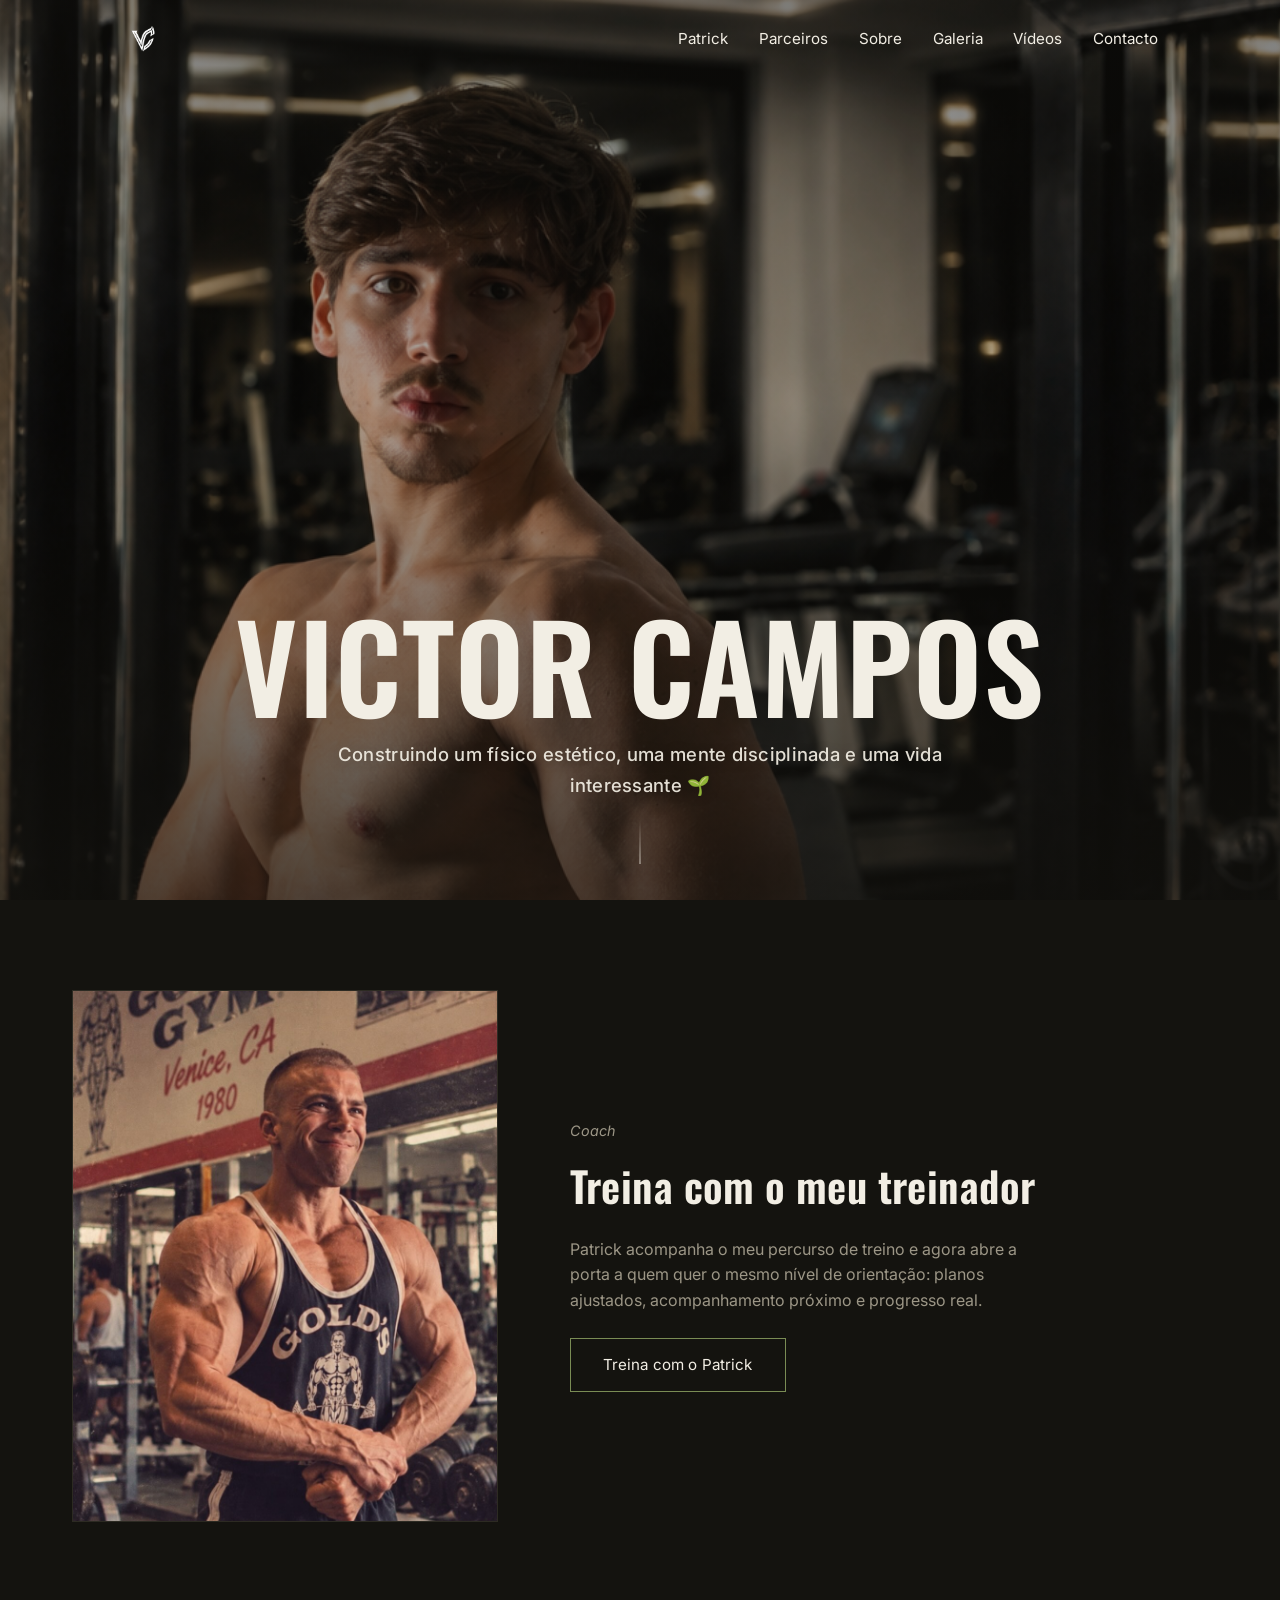
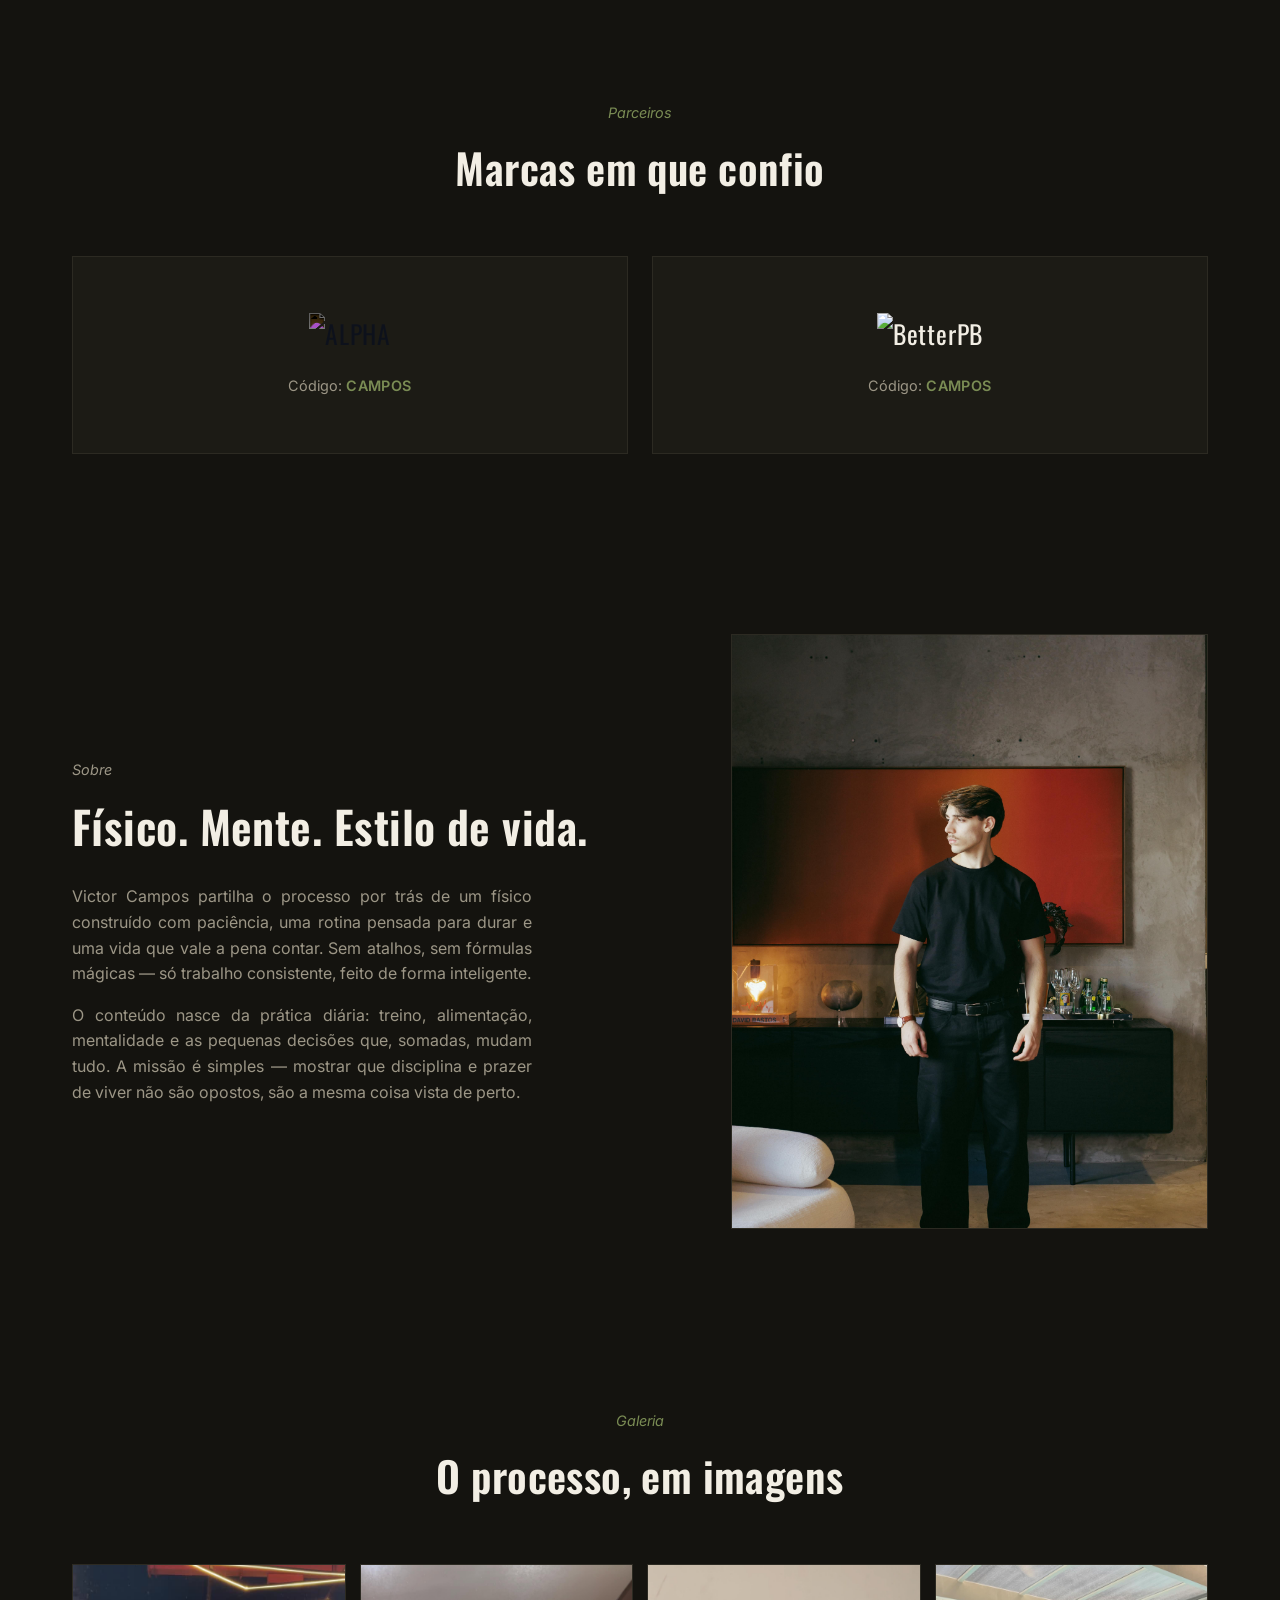
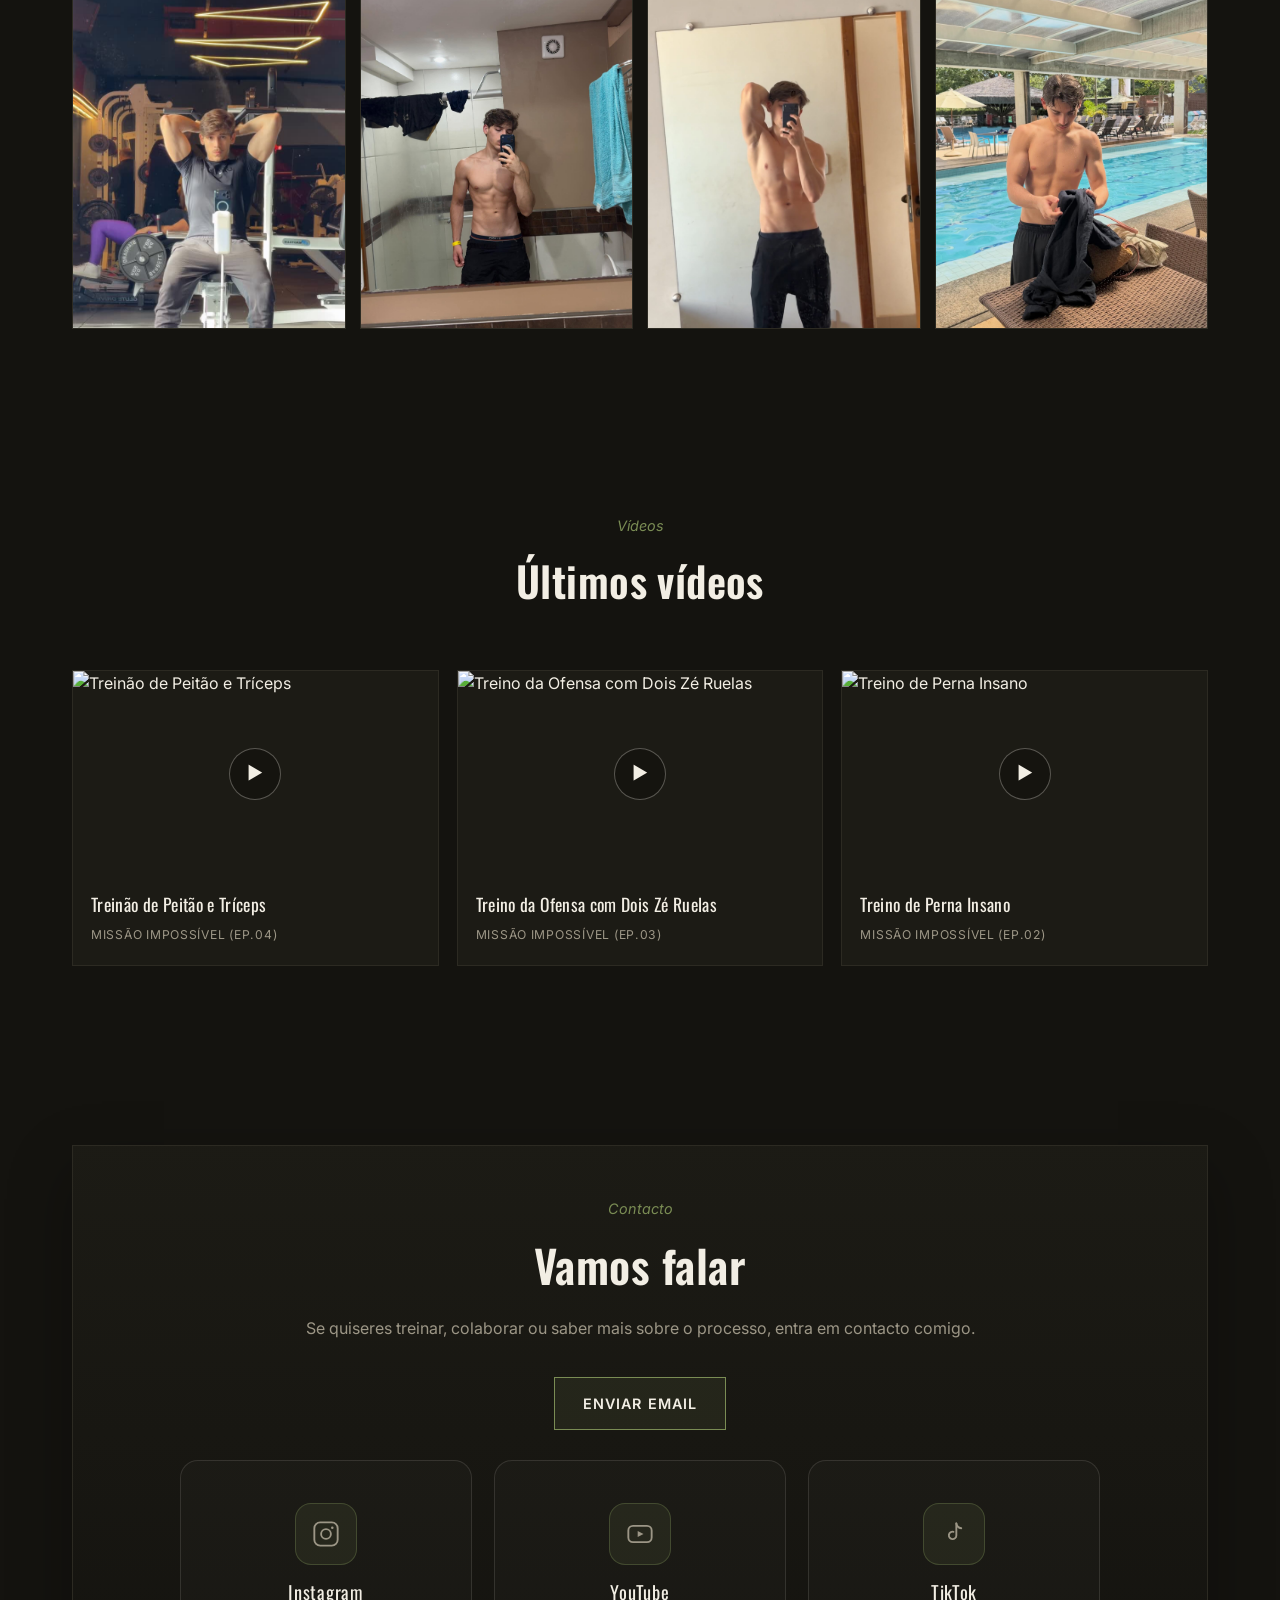
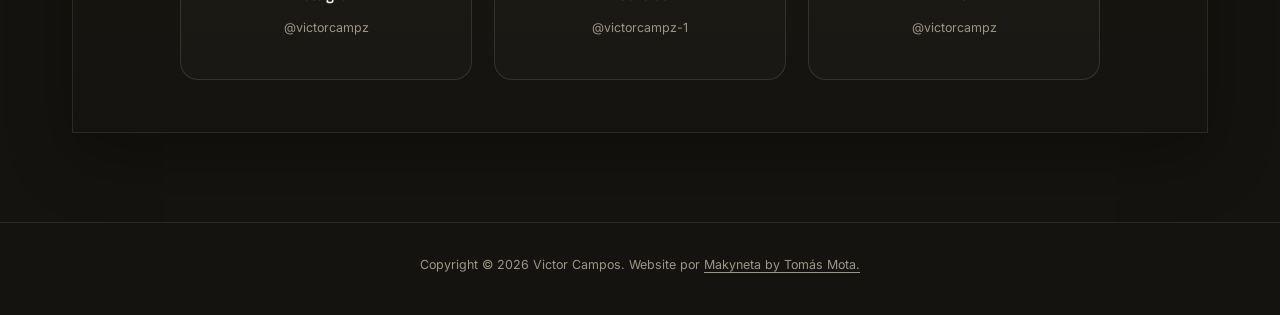
==== commit 648daf3d: "Update footer credit and copyright information" ====
--- a/index.html
+++ b/index.html
@@ -185,10 +185,9 @@
 
 <!-- ===== FOOTER ===== -->
 <footer class="site-footer">
-  <p class="footer-copy">Copyright © <span id="year"></span> Victor Campos.</p>
-  <p class="footer-credit">Website por <a href="https://makyneta.github.io" target="_blank" rel="noopener">Makyneta Unipessoal, Lda.</a></p>
+  <p class="footer-credit">Copyright © <span id="year"></span> Victor Campos. Website por <a href="https://www.makyneta.dev" target="_blank" rel="noopener">Makyneta by Tomás Mota.</a></p>
 </footer>
 
 <script src="assets/scripts/main.js"></script>
 </body>
-</html>+</html>
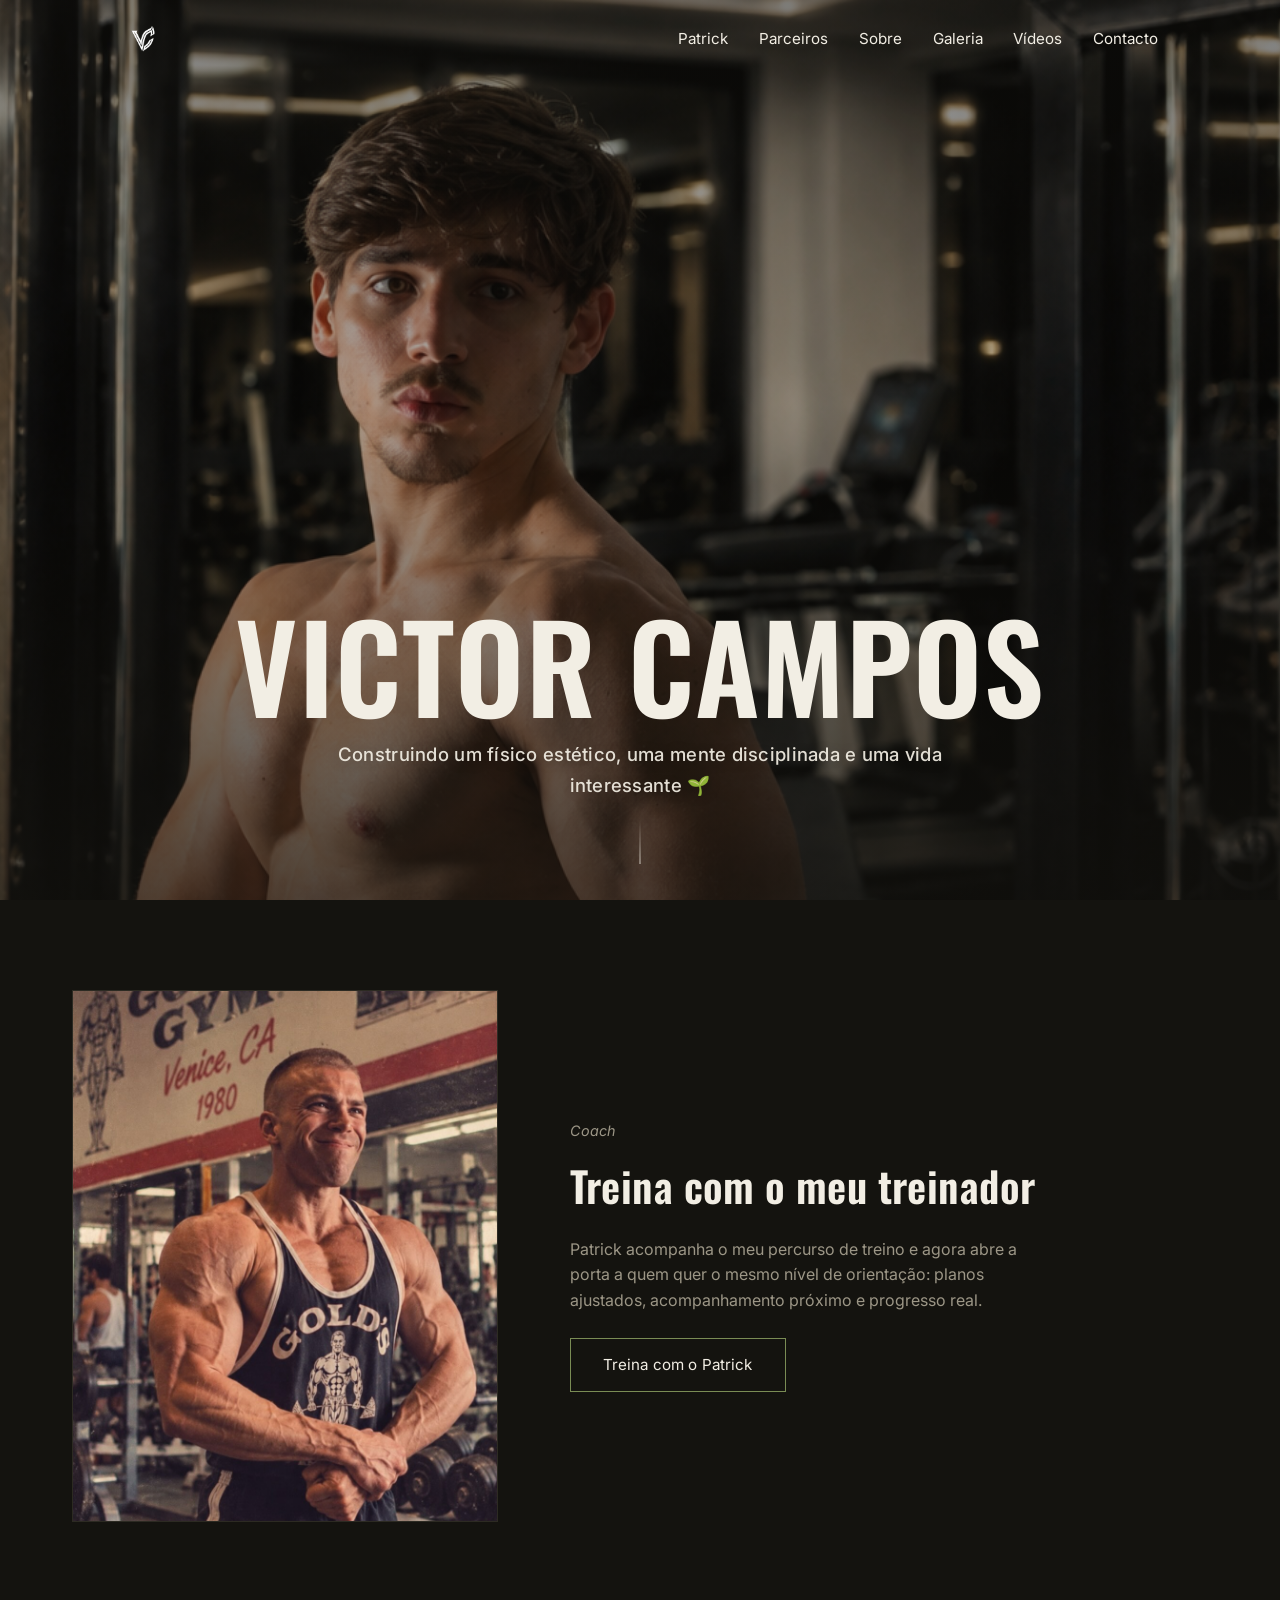
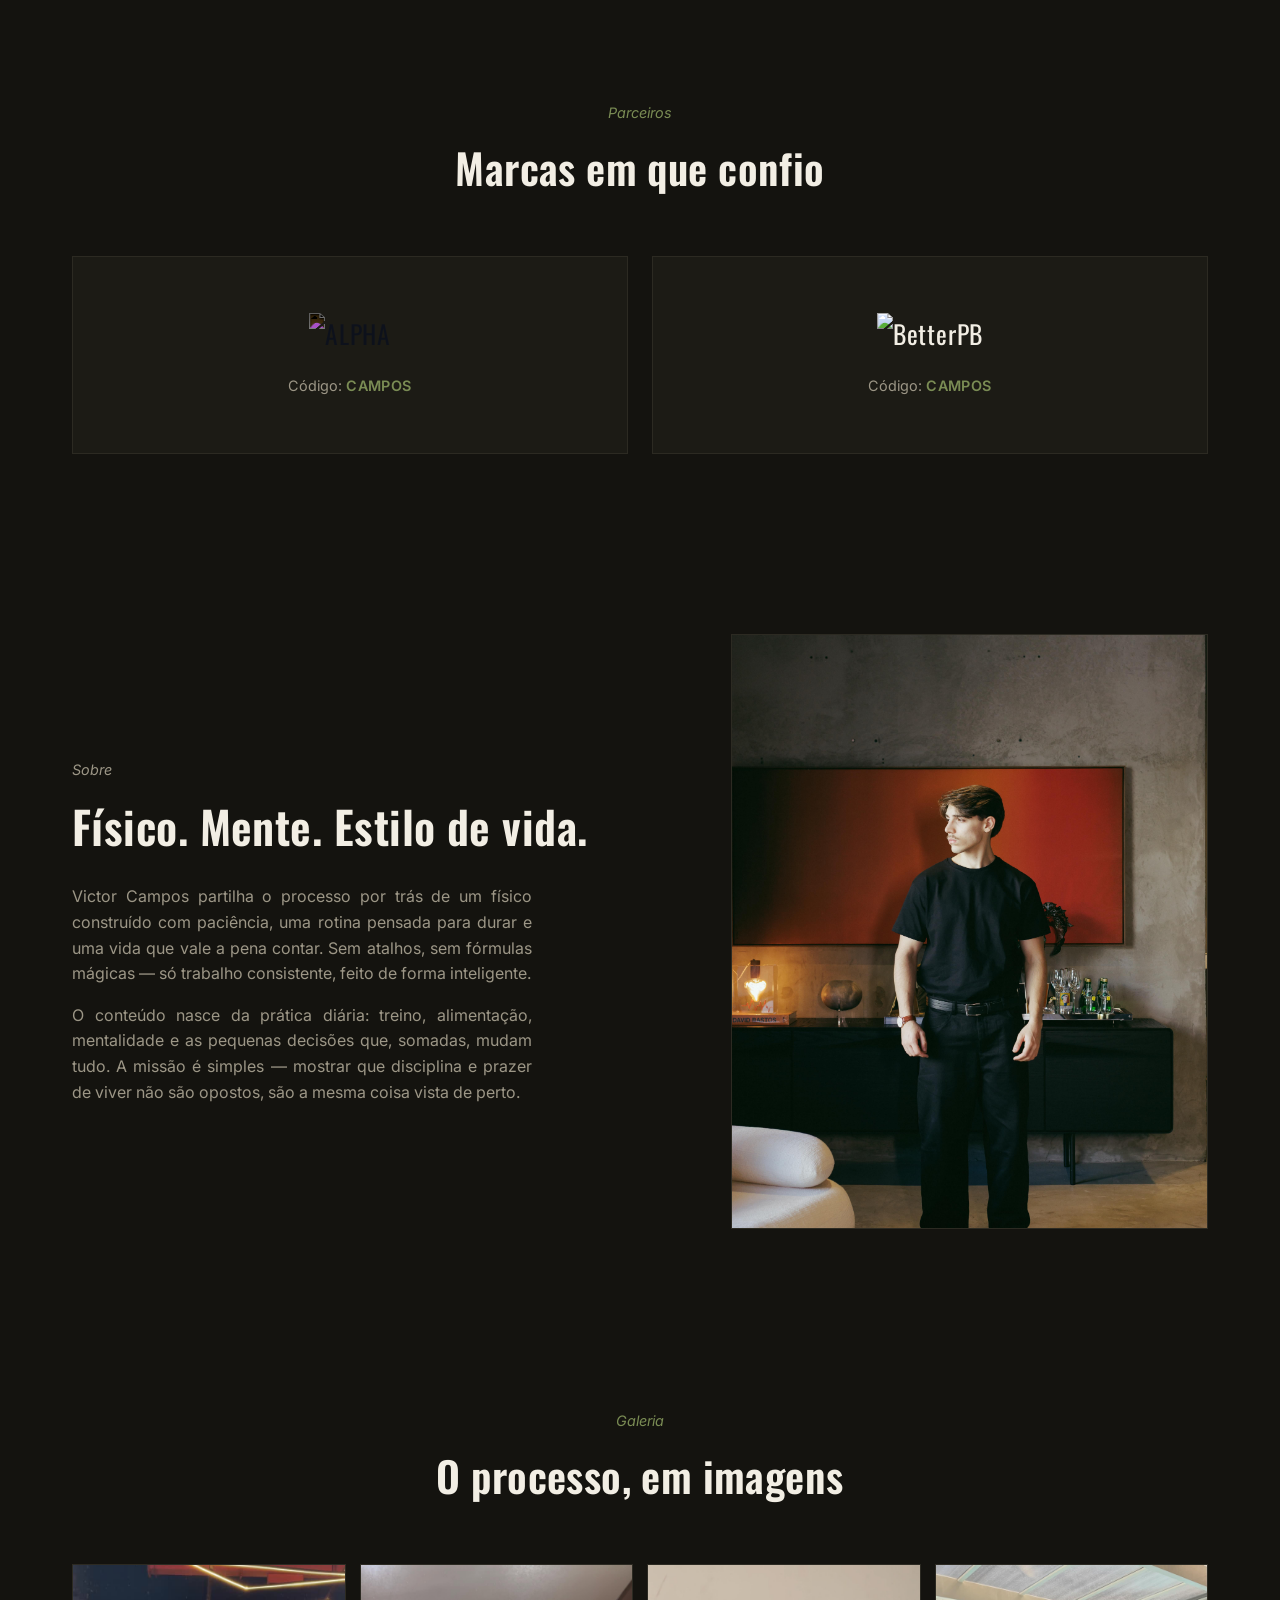
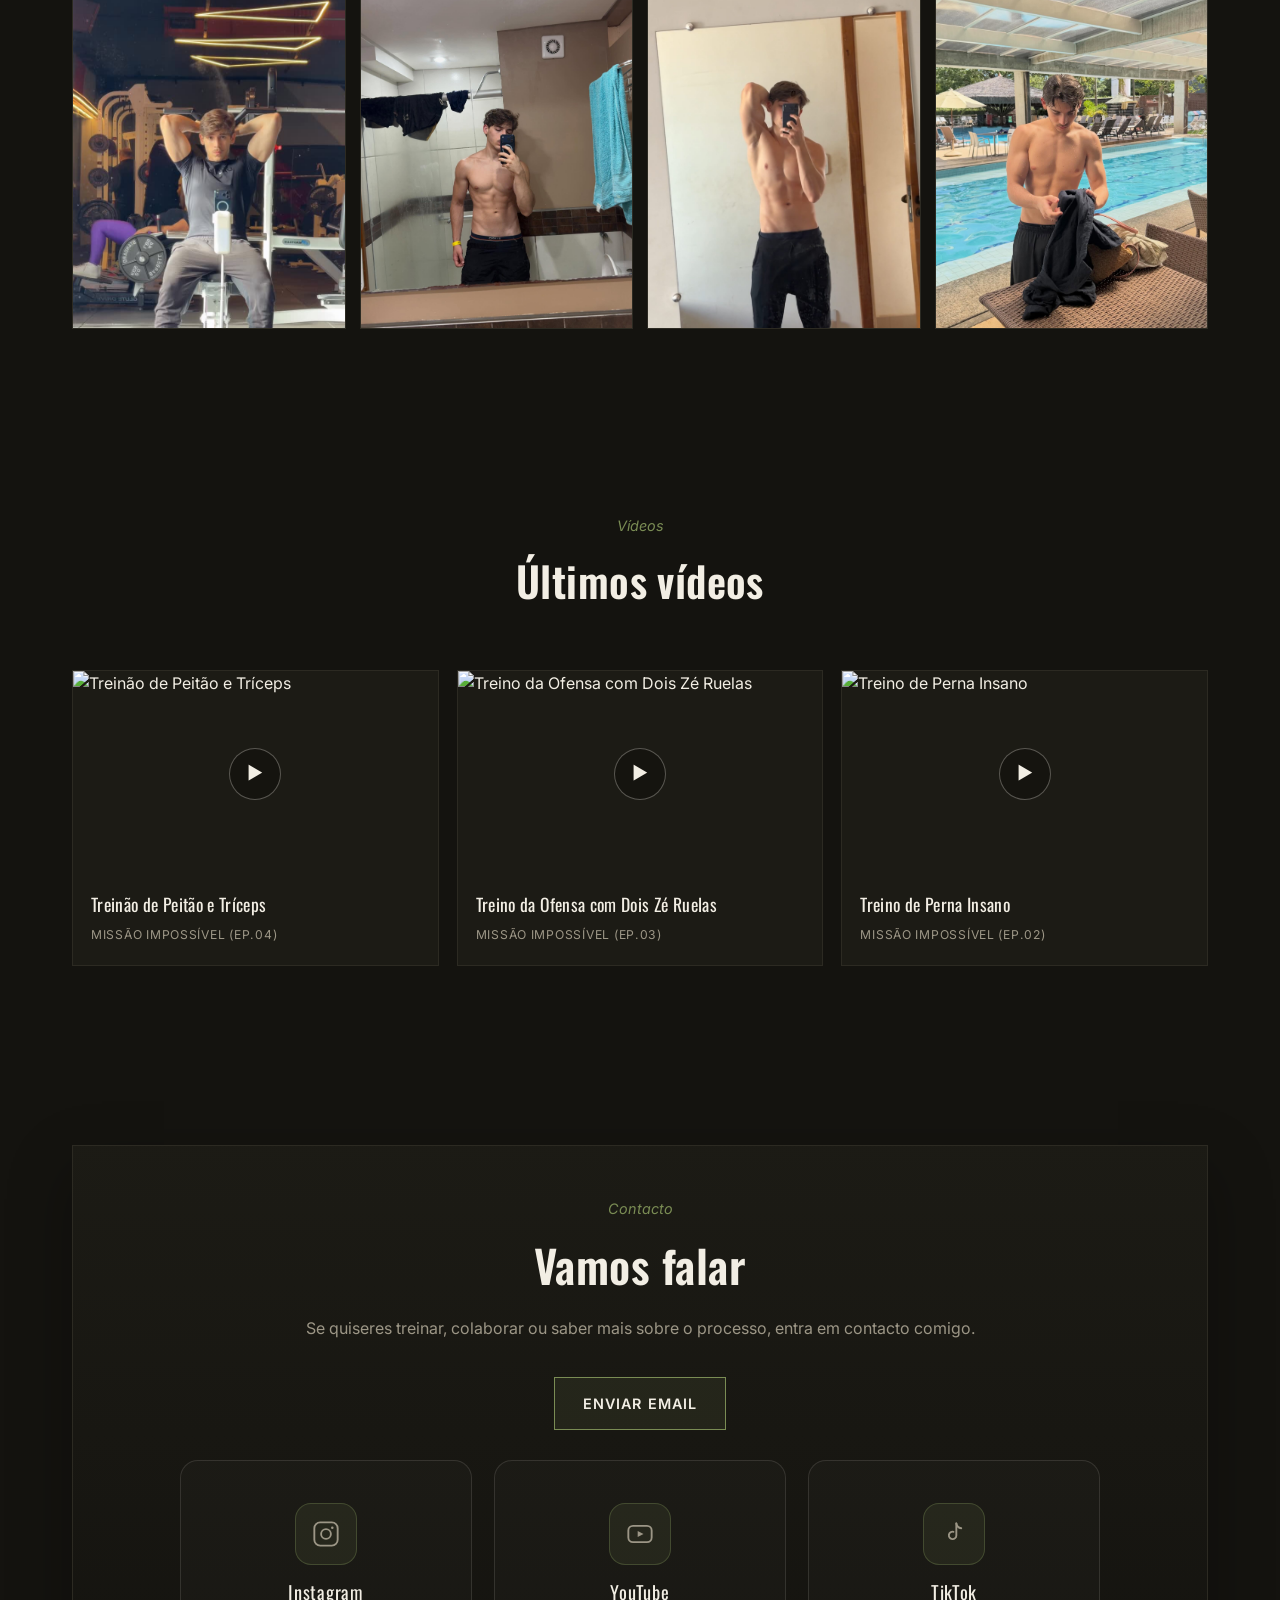
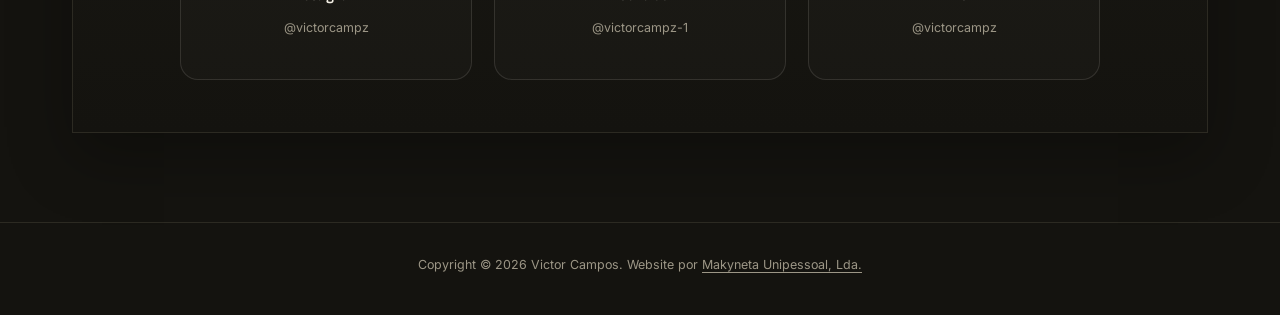
==== commit ae0f691f: "Update footer credit to reflect new company name" ====
--- a/index.html
+++ b/index.html
@@ -185,7 +185,7 @@
 
 <!-- ===== FOOTER ===== -->
 <footer class="site-footer">
-  <p class="footer-credit">Copyright © <span id="year"></span> Victor Campos. Website por <a href="https://www.makyneta.dev" target="_blank" rel="noopener">Makyneta by Tomás Mota.</a></p>
+  <p class="footer-credit">Copyright © <span id="year"></span> Victor Campos. Website por <a href="https://www.makyneta.dev" target="_blank" rel="noopener">Makyneta Unipessoal, Lda.</a></p>
 </footer>
 
 <script src="assets/scripts/main.js"></script>
